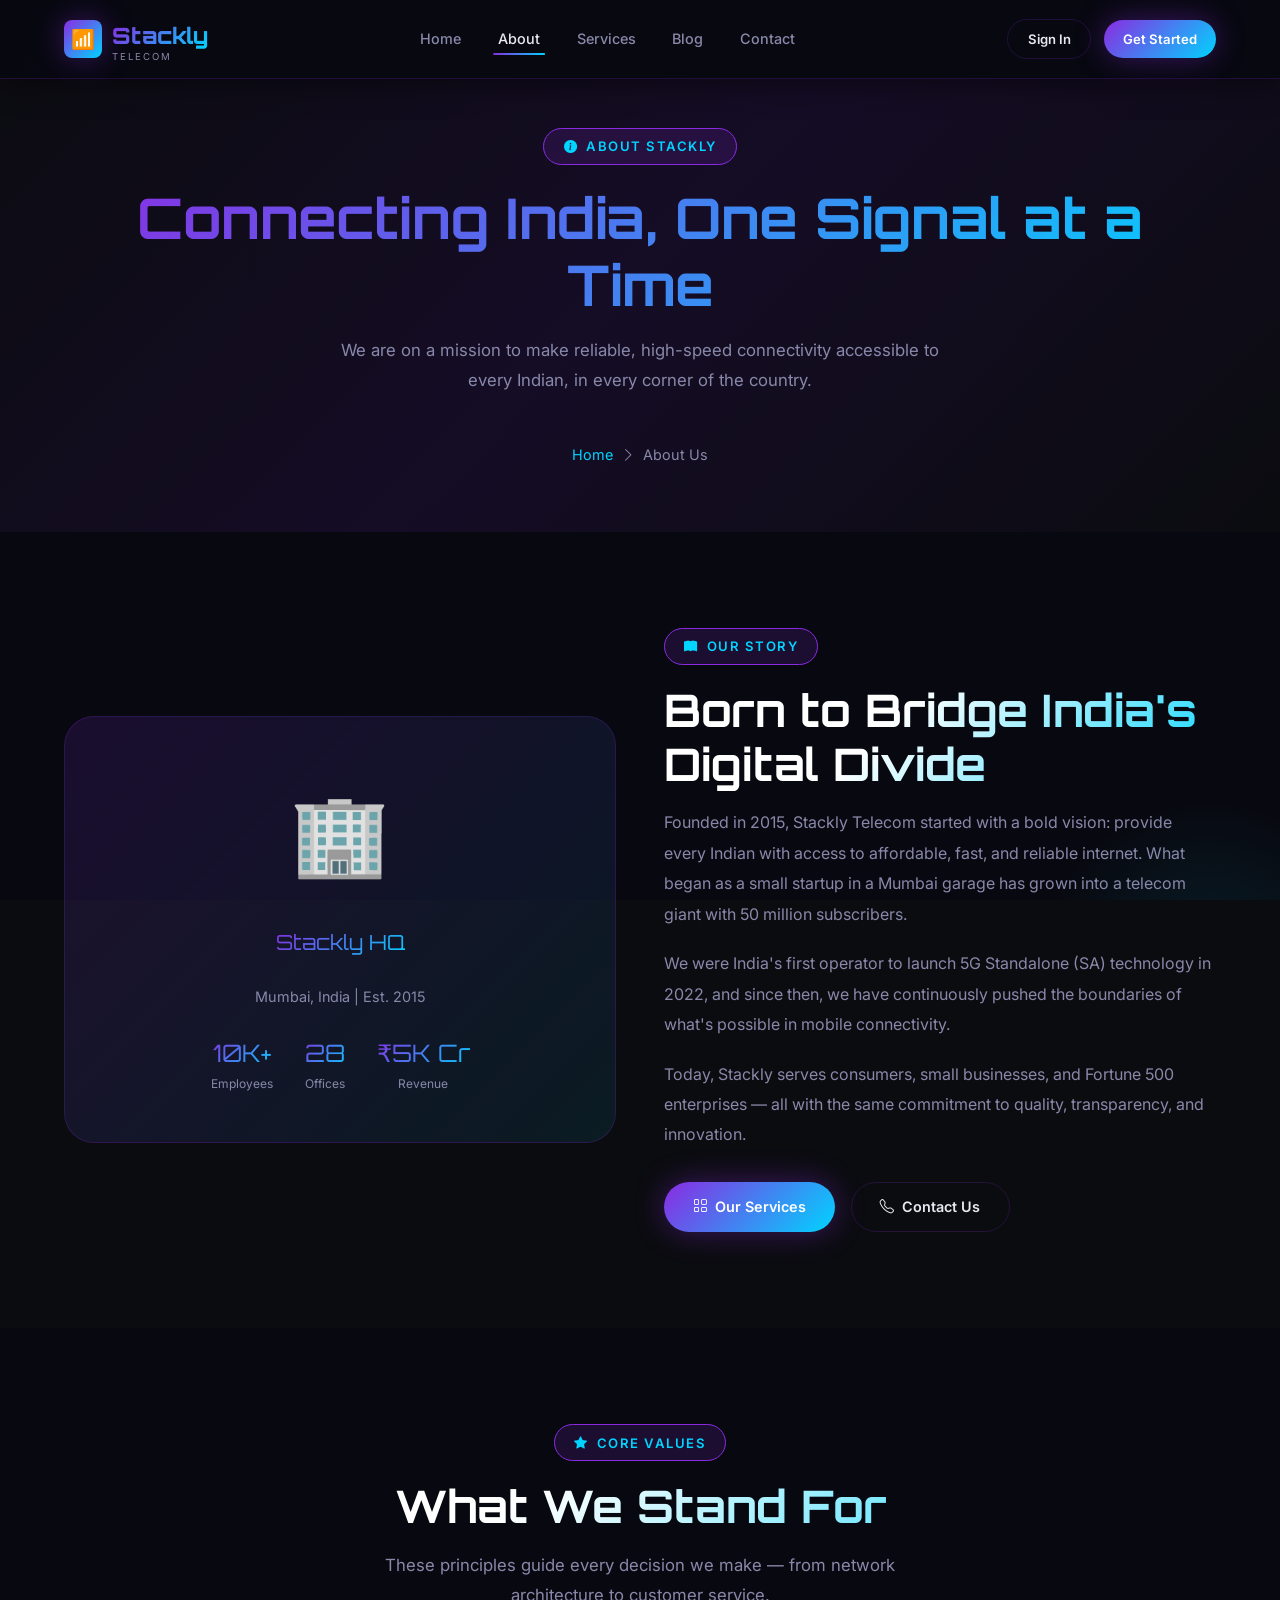
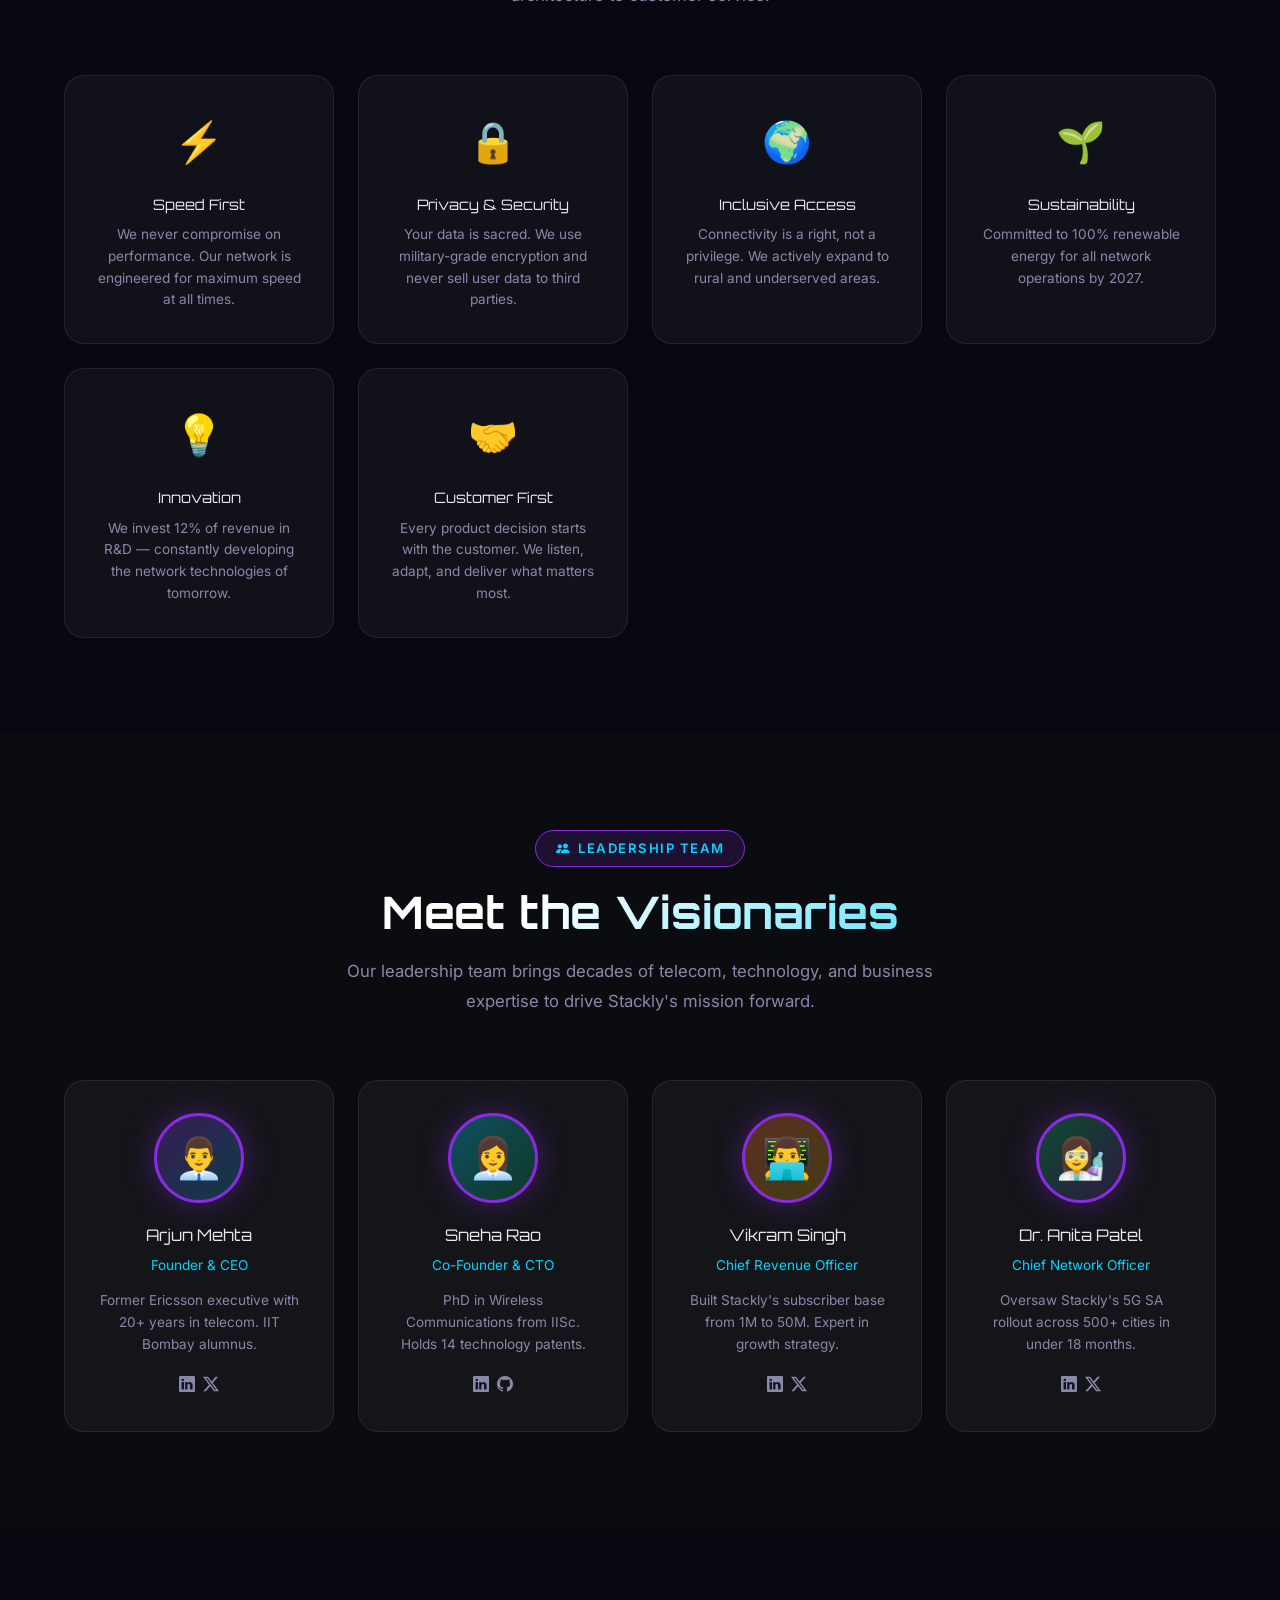
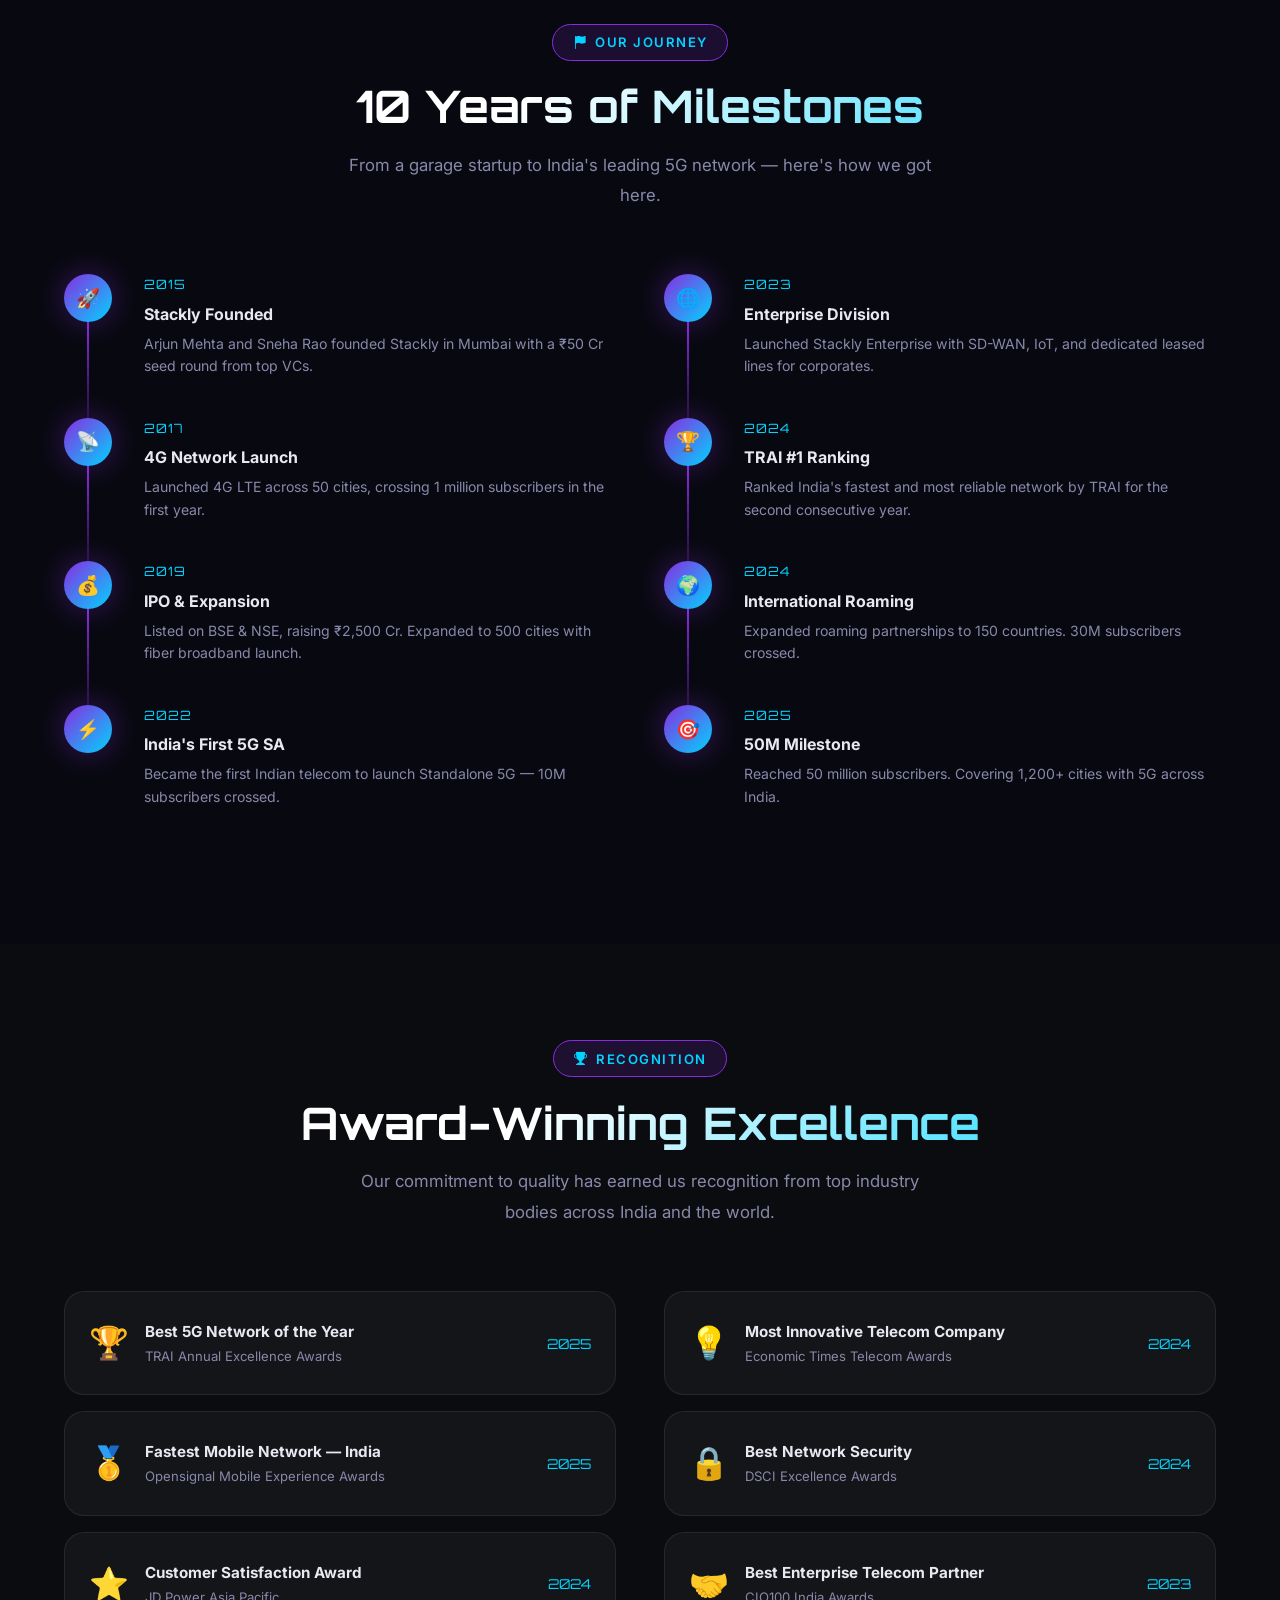
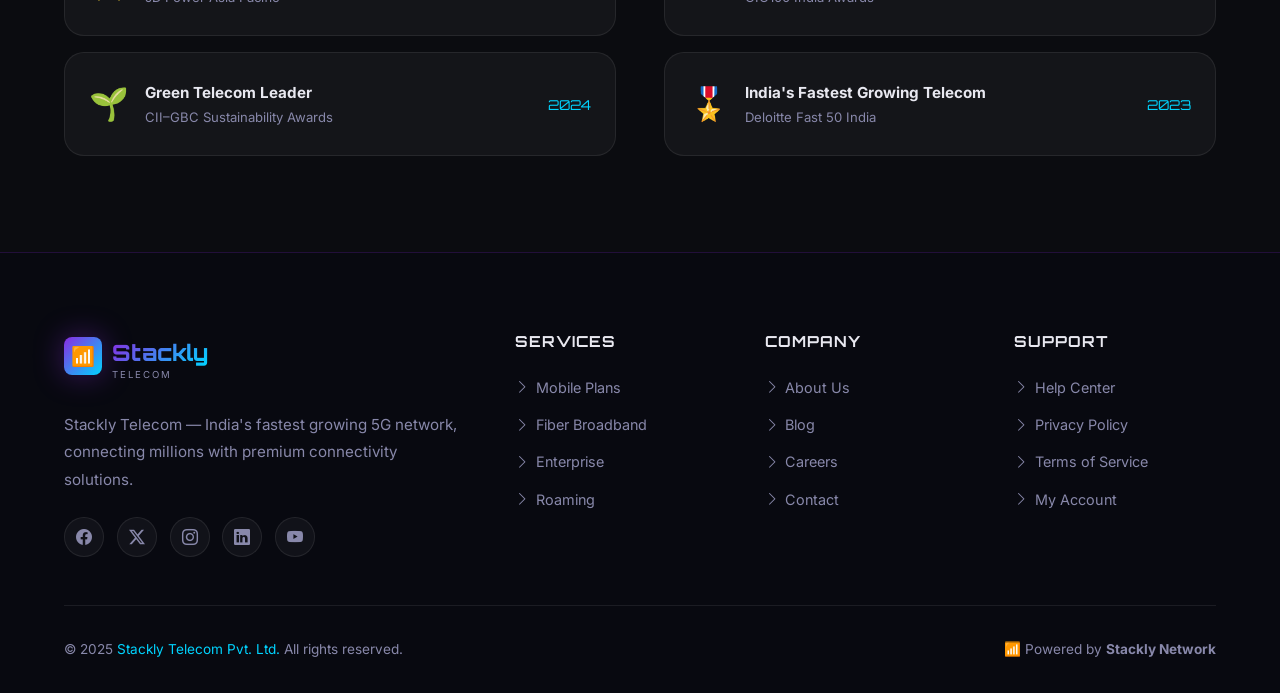
==== about.html @ 8428b81b "feat: Complete Stackly Telecom website - 12 pages, 10 images, dashboards, mobile view" ====
<!DOCTYPE html>
<html lang="en">
<head>
  <meta charset="UTF-8">
  <meta name="viewport" content="width=device-width, initial-scale=1.0">
  <meta name="description" content="About Stackly Telecom — India's most trusted 5G telecom company. Learn about our mission, team, milestones, and commitment to connecting India.">
  <title>About Us | Stackly Telecom</title>
  <link href="https://fonts.googleapis.com/css2?family=Orbitron:wght@400;700;900&family=Inter:wght@300;400;500;600;700&display=swap" rel="stylesheet">
  <link href="https://cdn.jsdelivr.net/npm/bootstrap-icons@1.11.3/font/bootstrap-icons.css" rel="stylesheet">
  <link rel="stylesheet" href="style.css">
  <style>
    .team-card {
      background: var(--bg-card);
      border: 1px solid var(--border-light);
      border-radius: var(--radius-lg);
      padding: 2rem;
      text-align: center;
      transition: var(--transition);
    }
    .team-card:hover {
      border-color: var(--primary);
      transform: translateY(-6px);
      box-shadow: var(--glow-purple);
    }
    .team-avatar {
      width: 90px; height: 90px;
      border-radius: 50%;
      margin: 0 auto 1.2rem;
      border: 3px solid var(--primary);
      display: flex;
      align-items: center;
      justify-content: center;
      font-size: 2.5rem;
      box-shadow: var(--glow-purple);
    }
    .team-name { font-family: 'Orbitron', sans-serif; font-size: 1rem; margin-bottom: 0.3rem; }
    .team-role { color: var(--secondary); font-size: 0.85rem; margin-bottom: 0.8rem; }
    .team-bio { font-size: 0.85rem; color: var(--text-muted); line-height: 1.6; }
    .team-social { display: flex; justify-content: center; gap: 0.5rem; margin-top: 1rem; }
    .team-social a { color: var(--text-muted); font-size: 1rem; transition: var(--transition); }
    .team-social a:hover { color: var(--secondary); }

    .milestone-grid { position: relative; }
    .milestone-item {
      display: flex;
      gap: 2rem;
      align-items: flex-start;
      margin-bottom: 2.5rem;
      position: relative;
    }
    .milestone-item::before {
      content: '';
      position: absolute;
      left: 23px; top: 48px;
      width: 2px;
      height: calc(100% + 1rem);
      background: linear-gradient(to bottom, var(--primary), transparent);
    }
    .milestone-item:last-child::before { display: none; }
    .milestone-dot {
      width: 48px; height: 48px;
      border-radius: 50%;
      background: var(--grad-primary);
      display: flex;
      align-items: center;
      justify-content: center;
      font-size: 1.2rem;
      flex-shrink: 0;
      box-shadow: var(--glow-purple);
    }
    .milestone-year { font-family: 'Orbitron', sans-serif; font-size: 0.8rem; color: var(--secondary); margin-bottom: 0.3rem; letter-spacing: 1px; }
    .milestone-title { font-weight: 700; margin-bottom: 0.3rem; }
    .milestone-desc { font-size: 0.88rem; color: var(--text-muted); line-height: 1.6; }

    .values-grid { display: grid; grid-template-columns: repeat(auto-fit, minmax(220px, 1fr)); gap: 1.5rem; }
    .value-card {
      background: var(--bg-card);
      border: 1px solid var(--border-light);
      border-radius: var(--radius-lg);
      padding: 2rem;
      text-align: center;
      transition: var(--transition);
    }
    .value-card:hover { border-color: var(--primary); transform: translateY(-4px); }
    .value-icon { font-size: 2.5rem; margin-bottom: 1rem; }
    .value-title { font-family: 'Orbitron', sans-serif; font-size: 0.9rem; margin-bottom: 0.5rem; }
    .value-desc { font-size: 0.85rem; color: var(--text-muted); line-height: 1.6; }

    .award-card {
      background: var(--bg-card);
      border: 1px solid var(--border-light);
      border-radius: var(--radius-lg);
      padding: 1.5rem;
      display: flex;
      align-items: center;
      gap: 1rem;
      transition: var(--transition);
    }
    .award-card:hover { border-color: var(--primary); transform: translateX(6px); }
    .award-icon { font-size: 2rem; flex-shrink: 0; }
    .award-title { font-weight: 700; font-size: 0.95rem; }
    .award-org { font-size: 0.82rem; color: var(--text-muted); }
    .award-year { margin-left: auto; font-family: 'Orbitron', sans-serif; font-size: 0.85rem; color: var(--secondary); }
  </style>
</head>
<body>

<!-- ===== NAVBAR ===== -->
<nav class="navbar scrolled" id="navbar">
  <div class="nav-container">
    <a href="index.html" class="nav-logo">
      <div class="logo-icon">📶</div>
      <div><span class="logo-text">Stackly</span><span class="logo-sub">Telecom</span></div>
    </a>
    <ul class="nav-links">
      <li><a href="index.html">Home</a></li>
      <li><a href="about.html" class="active">About</a></li>
      <li><a href="services.html">Services</a></li>
      <li><a href="blog.html">Blog</a></li>
      <li><a href="contact.html">Contact</a></li>
    </ul>
    <div class="nav-cta">
      <a href="login.html" class="btn btn-outline btn-sm">Sign In</a>
      <a href="register.html" class="btn btn-primary btn-sm">Get Started</a>
    </div>
    <button class="nav-hamburger" id="hamburger"><span></span><span></span><span></span></button>
  </div>
</nav>
<div class="mobile-menu" id="mobile-menu">
  <button class="mobile-menu-close" id="menu-close"><i class="bi bi-x"></i></button>
  <a href="index.html">Home</a><a href="about.html">About</a><a href="services.html">Services</a>
  <a href="blog.html">Blog</a><a href="contact.html">Contact</a>
  <a href="login.html" class="btn btn-outline">Sign In</a><a href="register.html" class="btn btn-primary">Get Started</a>
</div>

<!-- ===== SECTION 1: HERO ===== -->
<div class="page-hero-bg"></div>
<section class="page-hero">
  <div class="container">
    <div class="page-hero-content reveal">
      <div class="section-tag"><i class="bi bi-info-circle-fill"></i> About Stackly</div>
      <h1 class="page-hero-title">Connecting India, One Signal at a Time</h1>
      <p class="section-subtitle mb-0">We are on a mission to make reliable, high-speed connectivity accessible to every Indian, in every corner of the country.</p>
      <div class="breadcrumb" style="margin-top:1rem;">
        <a href="index.html">Home</a><i class="bi bi-chevron-right"></i><span>About Us</span>
      </div>
    </div>
  </div>
</section>

<!-- ===== SECTION 2: STORY ===== -->
<section class="section">
  <div class="container">
    <div class="grid-2">
      <div class="reveal-left">
        <div style="background:linear-gradient(135deg,rgba(138,43,226,0.15),rgba(0,212,255,0.08));border:1px solid var(--border);border-radius:var(--radius-xl);padding:3rem;min-height:380px;display:flex;flex-direction:column;align-items:center;justify-content:center;gap:1.5rem;text-align:center;">
          <div style="font-size:5rem;">🏢</div>
          <div style="font-family:'Orbitron',sans-serif;font-size:1.3rem;background:var(--grad-primary);-webkit-background-clip:text;-webkit-text-fill-color:transparent;background-clip:text;">Stackly HQ</div>
          <div style="font-size:0.9rem;color:var(--text-muted);">Mumbai, India | Est. 2015</div>
          <div style="display:flex;gap:2rem;">
            <div style="text-align:center;"><div style="font-family:'Orbitron',sans-serif;font-size:1.5rem;background:var(--grad-primary);-webkit-background-clip:text;-webkit-text-fill-color:transparent;background-clip:text;">10K+</div><div style="font-size:0.75rem;color:var(--text-muted);">Employees</div></div>
            <div style="text-align:center;"><div style="font-family:'Orbitron',sans-serif;font-size:1.5rem;background:var(--grad-primary);-webkit-background-clip:text;-webkit-text-fill-color:transparent;background-clip:text;">28</div><div style="font-size:0.75rem;color:var(--text-muted);">Offices</div></div>
            <div style="text-align:center;"><div style="font-family:'Orbitron',sans-serif;font-size:1.5rem;background:var(--grad-primary);-webkit-background-clip:text;-webkit-text-fill-color:transparent;background-clip:text;">₹5K Cr</div><div style="font-size:0.75rem;color:var(--text-muted);">Revenue</div></div>
          </div>
        </div>
      </div>
      <div class="reveal-right">
        <div class="section-tag"><i class="bi bi-book-fill"></i> Our Story</div>
        <h2 class="section-title" style="text-align:left;">Born to Bridge India's Digital Divide</h2>
        <p style="color:var(--text-muted);margin-bottom:1.2rem;line-height:1.9;">Founded in 2015, Stackly Telecom started with a bold vision: provide every Indian with access to affordable, fast, and reliable internet. What began as a small startup in a Mumbai garage has grown into a telecom giant with 50 million subscribers.</p>
        <p style="color:var(--text-muted);margin-bottom:1.2rem;line-height:1.9;">We were India's first operator to launch 5G Standalone (SA) technology in 2022, and since then, we have continuously pushed the boundaries of what's possible in mobile connectivity.</p>
        <p style="color:var(--text-muted);margin-bottom:2rem;line-height:1.9;">Today, Stackly serves consumers, small businesses, and Fortune 500 enterprises — all with the same commitment to quality, transparency, and innovation.</p>
        <div style="display:flex;gap:1rem;flex-wrap:wrap;">
          <a href="services.html" class="btn btn-primary"><i class="bi bi-grid"></i> Our Services</a>
          <a href="contact.html" class="btn btn-outline"><i class="bi bi-telephone"></i> Contact Us</a>
        </div>
      </div>
    </div>
  </div>
</section>

<!-- ===== SECTION 3: VALUES ===== -->
<section class="section section-alt">
  <div class="container">
    <div class="section-header reveal">
      <div class="section-tag"><i class="bi bi-star-fill"></i> Core Values</div>
      <h2 class="section-title">What We Stand For</h2>
      <p class="section-subtitle">These principles guide every decision we make — from network architecture to customer service.</p>
    </div>
    <div class="values-grid reveal">
      <div class="value-card"><div class="value-icon">⚡</div><div class="value-title">Speed First</div><p class="value-desc">We never compromise on performance. Our network is engineered for maximum speed at all times.</p></div>
      <div class="value-card"><div class="value-icon">🔒</div><div class="value-title">Privacy & Security</div><p class="value-desc">Your data is sacred. We use military-grade encryption and never sell user data to third parties.</p></div>
      <div class="value-card"><div class="value-icon">🌍</div><div class="value-title">Inclusive Access</div><p class="value-desc">Connectivity is a right, not a privilege. We actively expand to rural and underserved areas.</p></div>
      <div class="value-card"><div class="value-icon">🌱</div><div class="value-title">Sustainability</div><p class="value-desc">Committed to 100% renewable energy for all network operations by 2027.</p></div>
      <div class="value-card"><div class="value-icon">💡</div><div class="value-title">Innovation</div><p class="value-desc">We invest 12% of revenue in R&D — constantly developing the network technologies of tomorrow.</p></div>
      <div class="value-card"><div class="value-icon">🤝</div><div class="value-title">Customer First</div><p class="value-desc">Every product decision starts with the customer. We listen, adapt, and deliver what matters most.</p></div>
    </div>
  </div>
</section>

<!-- ===== SECTION 4: TEAM ===== -->
<section class="section">
  <div class="container">
    <div class="section-header reveal">
      <div class="section-tag"><i class="bi bi-people-fill"></i> Leadership Team</div>
      <h2 class="section-title">Meet the Visionaries</h2>
      <p class="section-subtitle">Our leadership team brings decades of telecom, technology, and business expertise to drive Stackly's mission forward.</p>
    </div>
    <div class="grid-4 reveal">
      <div class="team-card">
        <div class="team-avatar" style="background:linear-gradient(135deg,rgba(138,43,226,0.3),rgba(0,212,255,0.2));">👨‍💼</div>
        <div class="team-name">Arjun Mehta</div>
        <div class="team-role">Founder & CEO</div>
        <p class="team-bio">Former Ericsson executive with 20+ years in telecom. IIT Bombay alumnus.</p>
        <div class="team-social"><a href="404.html"><i class="bi bi-linkedin"></i></a><a href="404.html"><i class="bi bi-twitter-x"></i></a></div>
      </div>
      <div class="team-card">
        <div class="team-avatar" style="background:linear-gradient(135deg,rgba(0,212,255,0.3),rgba(0,200,100,0.2));">👩‍💼</div>
        <div class="team-name">Sneha Rao</div>
        <div class="team-role">Co-Founder & CTO</div>
        <p class="team-bio">PhD in Wireless Communications from IISc. Holds 14 technology patents.</p>
        <div class="team-social"><a href="404.html"><i class="bi bi-linkedin"></i></a><a href="404.html"><i class="bi bi-github"></i></a></div>
      </div>
      <div class="team-card">
        <div class="team-avatar" style="background:linear-gradient(135deg,rgba(255,107,53,0.3),rgba(255,215,0,0.2));">👨‍💻</div>
        <div class="team-name">Vikram Singh</div>
        <div class="team-role">Chief Revenue Officer</div>
        <p class="team-bio">Built Stackly's subscriber base from 1M to 50M. Expert in growth strategy.</p>
        <div class="team-social"><a href="404.html"><i class="bi bi-linkedin"></i></a><a href="404.html"><i class="bi bi-twitter-x"></i></a></div>
      </div>
      <div class="team-card">
        <div class="team-avatar" style="background:linear-gradient(135deg,rgba(0,200,100,0.3),rgba(138,43,226,0.2));">👩‍🔬</div>
        <div class="team-name">Dr. Anita Patel</div>
        <div class="team-role">Chief Network Officer</div>
        <p class="team-bio">Oversaw Stackly's 5G SA rollout across 500+ cities in under 18 months.</p>
        <div class="team-social"><a href="404.html"><i class="bi bi-linkedin"></i></a><a href="404.html"><i class="bi bi-twitter-x"></i></a></div>
      </div>
    </div>
  </div>
</section>

<!-- ===== SECTION 5: MILESTONES ===== -->
<section class="section section-alt">
  <div class="container">
    <div class="section-header reveal">
      <div class="section-tag"><i class="bi bi-flag-fill"></i> Our Journey</div>
      <h2 class="section-title">10 Years of Milestones</h2>
      <p class="section-subtitle">From a garage startup to India's leading 5G network — here's how we got here.</p>
    </div>
    <div class="grid-2 reveal">
      <div class="milestone-grid">
        <div class="milestone-item">
          <div class="milestone-dot">🚀</div>
          <div><div class="milestone-year">2015</div><div class="milestone-title">Stackly Founded</div><p class="milestone-desc">Arjun Mehta and Sneha Rao founded Stackly in Mumbai with a ₹50 Cr seed round from top VCs.</p></div>
        </div>
        <div class="milestone-item">
          <div class="milestone-dot">📡</div>
          <div><div class="milestone-year">2017</div><div class="milestone-title">4G Network Launch</div><p class="milestone-desc">Launched 4G LTE across 50 cities, crossing 1 million subscribers in the first year.</p></div>
        </div>
        <div class="milestone-item">
          <div class="milestone-dot">💰</div>
          <div><div class="milestone-year">2019</div><div class="milestone-title">IPO & Expansion</div><p class="milestone-desc">Listed on BSE & NSE, raising ₹2,500 Cr. Expanded to 500 cities with fiber broadband launch.</p></div>
        </div>
        <div class="milestone-item">
          <div class="milestone-dot">⚡</div>
          <div><div class="milestone-year">2022</div><div class="milestone-title">India's First 5G SA</div><p class="milestone-desc">Became the first Indian telecom to launch Standalone 5G — 10M subscribers crossed.</p></div>
        </div>
      </div>
      <div class="milestone-grid">
        <div class="milestone-item">
          <div class="milestone-dot">🌐</div>
          <div><div class="milestone-year">2023</div><div class="milestone-title">Enterprise Division</div><p class="milestone-desc">Launched Stackly Enterprise with SD-WAN, IoT, and dedicated leased lines for corporates.</p></div>
        </div>
        <div class="milestone-item">
          <div class="milestone-dot">🏆</div>
          <div><div class="milestone-year">2024</div><div class="milestone-title">TRAI #1 Ranking</div><p class="milestone-desc">Ranked India's fastest and most reliable network by TRAI for the second consecutive year.</p></div>
        </div>
        <div class="milestone-item">
          <div class="milestone-dot">🌍</div>
          <div><div class="milestone-year">2024</div><div class="milestone-title">International Roaming</div><p class="milestone-desc">Expanded roaming partnerships to 150 countries. 30M subscribers crossed.</p></div>
        </div>
        <div class="milestone-item">
          <div class="milestone-dot">🎯</div>
          <div><div class="milestone-year">2025</div><div class="milestone-title">50M Milestone</div><p class="milestone-desc">Reached 50 million subscribers. Covering 1,200+ cities with 5G across India.</p></div>
        </div>
      </div>
    </div>
  </div>
</section>

<!-- ===== SECTION 6: AWARDS ===== -->
<section class="section">
  <div class="container">
    <div class="section-header reveal">
      <div class="section-tag"><i class="bi bi-trophy-fill"></i> Recognition</div>
      <h2 class="section-title">Award-Winning Excellence</h2>
      <p class="section-subtitle">Our commitment to quality has earned us recognition from top industry bodies across India and the world.</p>
    </div>
    <div class="grid-2 reveal">
      <div style="display:flex;flex-direction:column;gap:1rem;">
        <div class="award-card"><div class="award-icon">🏆</div><div><div class="award-title">Best 5G Network of the Year</div><div class="award-org">TRAI Annual Excellence Awards</div></div><div class="award-year">2025</div></div>
        <div class="award-card"><div class="award-icon">🥇</div><div><div class="award-title">Fastest Mobile Network — India</div><div class="award-org">Opensignal Mobile Experience Awards</div></div><div class="award-year">2025</div></div>
        <div class="award-card"><div class="award-icon">⭐</div><div><div class="award-title">Customer Satisfaction Award</div><div class="award-org">JD Power Asia Pacific</div></div><div class="award-year">2024</div></div>
        <div class="award-card"><div class="award-icon">🌱</div><div><div class="award-title">Green Telecom Leader</div><div class="award-org">CII–GBC Sustainability Awards</div></div><div class="award-year">2024</div></div>
      </div>
      <div style="display:flex;flex-direction:column;gap:1rem;">
        <div class="award-card"><div class="award-icon">💡</div><div><div class="award-title">Most Innovative Telecom Company</div><div class="award-org">Economic Times Telecom Awards</div></div><div class="award-year">2024</div></div>
        <div class="award-card"><div class="award-icon">🔒</div><div><div class="award-title">Best Network Security</div><div class="award-org">DSCI Excellence Awards</div></div><div class="award-year">2024</div></div>
        <div class="award-card"><div class="award-icon">🤝</div><div><div class="award-title">Best Enterprise Telecom Partner</div><div class="award-org">CIO100 India Awards</div></div><div class="award-year">2023</div></div>
        <div class="award-card"><div class="award-icon">🎖️</div><div><div class="award-title">India's Fastest Growing Telecom</div><div class="award-org">Deloitte Fast 50 India</div></div><div class="award-year">2023</div></div>
      </div>
    </div>
  </div>
</section>

<!-- ===== FOOTER ===== -->
<footer>
  <div class="container">
    <div class="footer-grid">
      <div class="footer-brand">
        <a href="index.html" class="nav-logo" style="margin-bottom:1rem;display:inline-flex;">
          <div class="logo-icon">📶</div>
          <div><span class="logo-text">Stackly</span><span class="logo-sub">Telecom</span></div>
        </a>
        <p>Stackly Telecom — India's fastest growing 5G network, connecting millions with premium connectivity solutions.</p>
        <div class="social-links">
          <a href="404.html" class="social-link"><i class="bi bi-facebook"></i></a>
          <a href="404.html" class="social-link"><i class="bi bi-twitter-x"></i></a>
          <a href="404.html" class="social-link"><i class="bi bi-instagram"></i></a>
          <a href="404.html" class="social-link"><i class="bi bi-linkedin"></i></a>
          <a href="404.html" class="social-link"><i class="bi bi-youtube"></i></a>
        </div>
      </div>
      <div class="footer-col"><h4>Services</h4><ul>
        <li><a href="404.html"><i class="bi bi-chevron-right"></i> Mobile Plans</a></li>
        <li><a href="404.html"><i class="bi bi-chevron-right"></i> Fiber Broadband</a></li>
        <li><a href="404.html"><i class="bi bi-chevron-right"></i> Enterprise</a></li>
        <li><a href="404.html"><i class="bi bi-chevron-right"></i> Roaming</a></li>
      </ul></div>
      <div class="footer-col"><h4>Company</h4><ul>
        <li><a href="about.html"><i class="bi bi-chevron-right"></i> About Us</a></li>
        <li><a href="blog.html"><i class="bi bi-chevron-right"></i> Blog</a></li>
        <li><a href="404.html"><i class="bi bi-chevron-right"></i> Careers</a></li>
        <li><a href="contact.html"><i class="bi bi-chevron-right"></i> Contact</a></li>
      </ul></div>
      <div class="footer-col"><h4>Support</h4><ul>
        <li><a href="404.html"><i class="bi bi-chevron-right"></i> Help Center</a></li>
        <li><a href="404.html"><i class="bi bi-chevron-right"></i> Privacy Policy</a></li>
        <li><a href="404.html"><i class="bi bi-chevron-right"></i> Terms of Service</a></li>
        <li><a href="login.html"><i class="bi bi-chevron-right"></i> My Account</a></li>
      </ul></div>
    </div>
    <div class="footer-bottom">
      <p>© 2025 <a href="index.html">Stackly Telecom Pvt. Ltd.</a> All rights reserved.</p>
      <p>📶 Powered by <strong>Stackly Network</strong></p>
    </div>
  </div>
</footer>
<button class="back-to-top" id="back-to-top"><i class="bi bi-chevron-up"></i></button>

<script>
  const navbar = document.getElementById('navbar');
  const backToTop = document.getElementById('back-to-top');
  window.addEventListener('scroll', () => { backToTop.classList.toggle('visible', window.scrollY > 300); });
  backToTop.addEventListener('click', () => window.scrollTo({ top: 0, behavior: 'smooth' }));
  const hamburger = document.getElementById('hamburger');
  const mobileMenu = document.getElementById('mobile-menu');
  const menuClose = document.getElementById('menu-close');
  hamburger.addEventListener('click', () => { hamburger.classList.toggle('open'); mobileMenu.classList.toggle('open'); });
  menuClose.addEventListener('click', () => { hamburger.classList.remove('open'); mobileMenu.classList.remove('open'); });
  const observer = new IntersectionObserver((e) => e.forEach(el => { if(el.isIntersecting) el.target.classList.add('visible'); }), { threshold: 0.1 });
  document.querySelectorAll('.reveal, .reveal-left, .reveal-right').forEach(el => observer.observe(el));
</script>
</body>
</html>
---- style.css ----
/* =====================================================
   STACKLY TELECOM — Global Design System
   Dark Theme | Purple/Cyan Gradient | Glassmorphism
   ===================================================== */

@import url('https://fonts.googleapis.com/css2?family=Orbitron:wght@400;500;600;700;800;900&family=Inter:wght@300;400;500;600;700;800&display=swap');

/* ===== CSS VARIABLES ===== */
:root {
  --primary:        #8A2BE2;
  --primary-dark:   #6e1db5;
  --primary-glow:   rgba(138, 43, 226, 0.35);
  --secondary:      #00D4FF;
  --secondary-glow: rgba(0, 212, 255, 0.3);
  --accent:         #FF6B35;

  --bg:             #0B0C10;
  --bg-dark:        #080910;
  --bg-card:        rgba(255,255,255,0.04);
  --bg-card-hover:  rgba(255,255,255,0.08);

  --text:           #E8E8F0;
  --text-muted:     #8888AA;
  --text-dim:       #555577;

  --border:         rgba(138,43,226,0.2);
  --border-light:   rgba(255,255,255,0.08);

  --grad-primary:   linear-gradient(135deg, #8A2BE2, #00D4FF);
  --grad-dark:      linear-gradient(135deg, #0B0C10, #1a1b2e);
  --grad-card:      linear-gradient(135deg, rgba(138,43,226,0.1), rgba(0,212,255,0.05));

  --glow-purple:    0 0 30px rgba(138,43,226,0.4);
  --glow-cyan:      0 0 30px rgba(0,212,255,0.3);
  --glow-card:      0 8px 32px rgba(0,0,0,0.4);

  --radius:         12px;
  --radius-lg:      20px;
  --radius-xl:      30px;
  --transition:     all 0.3s cubic-bezier(0.4, 0, 0.2, 1);
  --transition-slow:all 0.6s cubic-bezier(0.4, 0, 0.2, 1);
}

/* ===== RESET & BASE ===== */
*, *::before, *::after { box-sizing: border-box; margin: 0; padding: 0; }

html { scroll-behavior: smooth; }

body {
  font-family: 'Inter', sans-serif;
  background: var(--bg);
  color: var(--text);
  line-height: 1.7;
  overflow-x: hidden;
}

img { max-width: 100%; display: block; }
a { text-decoration: none; color: inherit; }
ul { list-style: none; }
button { cursor: pointer; font-family: inherit; }

/* ===== SCROLLBAR ===== */
::-webkit-scrollbar { width: 6px; }
::-webkit-scrollbar-track { background: var(--bg-dark); }
::-webkit-scrollbar-thumb { background: var(--primary); border-radius: 3px; }
::-webkit-scrollbar-thumb:hover { background: var(--secondary); }

/* ===== TYPOGRAPHY ===== */
h1, h2, h3, h4, h5, h6 {
  font-family: 'Orbitron', sans-serif;
  line-height: 1.2;
  font-weight: 700;
}

.section-title {
  font-size: clamp(1.8rem, 4vw, 2.8rem);
  margin-bottom: 1rem;
  background: linear-gradient(135deg, #fff 40%, var(--secondary));
  -webkit-background-clip: text;
  -webkit-text-fill-color: transparent;
  background-clip: text;
}

.section-subtitle {
  font-size: 1.05rem;
  color: var(--text-muted);
  max-width: 600px;
  margin: 0 auto 3rem;
  line-height: 1.8;
}

.section-header {
  text-align: center;
  margin-bottom: 4rem;
}

.section-tag {
  display: inline-flex;
  align-items: center;
  gap: 0.5rem;
  padding: 0.4rem 1.2rem;
  background: rgba(138,43,226,0.15);
  border: 1px solid var(--primary);
  border-radius: 25px;
  color: var(--secondary);
  font-size: 0.82rem;
  font-weight: 600;
  letter-spacing: 1.5px;
  text-transform: uppercase;
  margin-bottom: 1.2rem;
}

/* ===== LAYOUT ===== */
.container {
  max-width: 1200px;
  margin: 0 auto;
  padding: 0 1.5rem;
}

.section { padding: 6rem 0; }
.section-alt { background: var(--bg-dark); }

/* ===== NAVIGATION ===== */
.navbar {
  position: fixed;
  top: 0; left: 0; right: 0;
  z-index: 1000;
  padding: 1rem 0;
  transition: var(--transition);
  border-bottom: 1px solid transparent;
}

.navbar.scrolled {
  background: rgba(8, 9, 16, 0.95);
  backdrop-filter: blur(20px);
  border-bottom-color: var(--border);
  box-shadow: 0 4px 30px rgba(0,0,0,0.5);
}

.nav-container {
  display: flex;
  align-items: center;
  justify-content: space-between;
  max-width: 1200px;
  margin: 0 auto;
  padding: 0 1.5rem;
}

.nav-logo {
  display: flex;
  align-items: center;
  gap: 0.6rem;
}

.nav-logo .logo-icon {
  width: 38px;
  height: 38px;
  background: var(--grad-primary);
  border-radius: 8px;
  display: flex;
  align-items: center;
  justify-content: center;
  font-size: 1.2rem;
  box-shadow: var(--glow-purple);
}

.nav-logo .logo-text {
  font-family: 'Orbitron', sans-serif;
  font-size: 1.4rem;
  font-weight: 800;
  background: var(--grad-primary);
  -webkit-background-clip: text;
  -webkit-text-fill-color: transparent;
  background-clip: text;
}

.nav-logo .logo-sub {
  font-size: 0.6rem;
  color: var(--text-muted);
  letter-spacing: 2px;
  text-transform: uppercase;
  font-family: 'Inter', sans-serif;
  -webkit-text-fill-color: var(--text-muted);
  display: block;
  line-height: 1;
  margin-top: -2px;
}

.nav-links {
  display: flex;
  align-items: center;
  gap: 0.3rem;
}

.nav-links a {
  padding: 0.5rem 1rem;
  border-radius: var(--radius);
  font-size: 0.9rem;
  font-weight: 500;
  color: var(--text-muted);
  transition: var(--transition);
  position: relative;
}

.nav-links a::after {
  content: '';
  position: absolute;
  bottom: 0; left: 50%;
  width: 0; height: 2px;
  background: var(--grad-primary);
  border-radius: 1px;
  transform: translateX(-50%);
  transition: var(--transition);
}

.nav-links a:hover,
.nav-links a.active {
  color: var(--text);
}

.nav-links a:hover::after,
.nav-links a.active::after {
  width: 70%;
}

.nav-cta {
  display: flex;
  align-items: center;
  gap: 0.8rem;
}

.nav-hamburger {
  display: none;
  flex-direction: column;
  gap: 5px;
  padding: 8px;
  cursor: pointer;
  border: none;
  background: transparent;
}

.nav-hamburger span {
  display: block;
  width: 24px;
  height: 2px;
  background: var(--text);
  border-radius: 2px;
  transition: var(--transition);
}

.nav-hamburger.open span:nth-child(1) { transform: translateY(7px) rotate(45deg); }
.nav-hamburger.open span:nth-child(2) { opacity: 0; }
.nav-hamburger.open span:nth-child(3) { transform: translateY(-7px) rotate(-45deg); }

/* ===== BUTTONS ===== */
.btn {
  display: inline-flex;
  align-items: center;
  gap: 0.5rem;
  padding: 0.75rem 1.8rem;
  border-radius: 50px;
  font-size: 0.9rem;
  font-weight: 600;
  transition: var(--transition);
  border: none;
  white-space: nowrap;
}

.btn-primary {
  background: var(--grad-primary);
  color: #fff;
  box-shadow: var(--glow-purple);
}

.btn-primary:hover {
  transform: translateY(-2px);
  box-shadow: 0 0 40px rgba(138,43,226,0.5);
}

.btn-outline {
  background: transparent;
  color: var(--text);
  border: 1px solid var(--border);
}

.btn-outline:hover {
  border-color: var(--primary);
  background: rgba(138,43,226,0.1);
  color: var(--secondary);
}

.btn-secondary {
  background: rgba(0,212,255,0.15);
  color: var(--secondary);
  border: 1px solid rgba(0,212,255,0.3);
}

.btn-secondary:hover {
  background: rgba(0,212,255,0.25);
  box-shadow: var(--glow-cyan);
  transform: translateY(-2px);
}

.btn-sm { padding: 0.5rem 1.2rem; font-size: 0.82rem; }
.btn-lg { padding: 1rem 2.5rem; font-size: 1rem; }

/* ===== CARDS ===== */
.glass-card {
  background: var(--bg-card);
  border: 1px solid var(--border-light);
  border-radius: var(--radius-lg);
  backdrop-filter: blur(10px);
  transition: var(--transition);
}

.glass-card:hover {
  background: var(--bg-card-hover);
  border-color: var(--border);
  box-shadow: var(--glow-card);
  transform: translateY(-4px);
}

/* ===== HERO GENERIC ===== */
.page-hero {
  min-height: 45vh;
  display: flex;
  align-items: center;
  padding: 8rem 0 4rem;
  position: relative;
  overflow: hidden;
}

.page-hero::before {
  content: '';
  position: absolute;
  top: 0; left: 0; right: 0; bottom: 0;
  background: linear-gradient(135deg, rgba(11,12,16,0.95), rgba(138,43,226,0.1), rgba(11,12,16,0.98));
  z-index: 1;
}

.page-hero .container { position: relative; z-index: 2; }

.page-hero-bg {
  position: absolute;
  inset: 0;
  background: var(--bg-dark);
  overflow: hidden;
}

.page-hero-bg::before {
  content: '';
  position: absolute;
  top: -50%; left: -20%;
  width: 600px; height: 600px;
  background: radial-gradient(circle, rgba(138,43,226,0.15), transparent 60%);
}

.page-hero-bg::after {
  content: '';
  position: absolute;
  bottom: -30%; right: -10%;
  width: 400px; height: 400px;
  background: radial-gradient(circle, rgba(0,212,255,0.1), transparent 60%);
}

.page-hero-content { text-align: center; }
.page-hero-title {
  font-size: clamp(2rem, 5vw, 3.5rem);
  margin-bottom: 1rem;
  background: var(--grad-primary);
  -webkit-background-clip: text;
  -webkit-text-fill-color: transparent;
  background-clip: text;
}

.breadcrumb {
  display: flex;
  align-items: center;
  justify-content: center;
  gap: 0.5rem;
  font-size: 0.9rem;
  color: var(--text-muted);
}

.breadcrumb a { color: var(--secondary); }
.breadcrumb a:hover { text-decoration: underline; }

/* ===== GRID LAYOUTS ===== */
.grid-2 { display: grid; grid-template-columns: 1fr 1fr; gap: 3rem; align-items: center; }
.grid-3 { display: grid; grid-template-columns: repeat(3, 1fr); gap: 2rem; }
.grid-4 { display: grid; grid-template-columns: repeat(4, 1fr); gap: 1.5rem; }
.grid-auto { display: grid; grid-template-columns: repeat(auto-fit, minmax(280px, 1fr)); gap: 2rem; }

/* ===== FOOTER ===== */
footer {
  background: var(--bg-dark);
  border-top: 1px solid var(--border);
  padding: 5rem 0 2rem;
}

.footer-grid {
  display: grid;
  grid-template-columns: 2fr 1fr 1fr 1fr;
  gap: 3rem;
  margin-bottom: 3rem;
}

.footer-brand p {
  color: var(--text-muted);
  line-height: 1.8;
  margin: 1rem 0 1.5rem;
  font-size: 0.95rem;
}

.social-links {
  display: flex;
  gap: 0.8rem;
  flex-wrap: wrap;
}

.social-link {
  width: 40px;
  height: 40px;
  border-radius: 50%;
  background: var(--bg-card);
  border: 1px solid var(--border-light);
  display: flex;
  align-items: center;
  justify-content: center;
  color: var(--text-muted);
  font-size: 1rem;
  transition: var(--transition);
}

.social-link:hover {
  background: var(--primary);
  border-color: var(--primary);
  color: #fff;
  box-shadow: var(--glow-purple);
  transform: translateY(-3px);
}

.footer-col h4 {
  font-family: 'Orbitron', sans-serif;
  font-size: 0.95rem;
  color: var(--text);
  margin-bottom: 1.5rem;
  text-transform: uppercase;
  letter-spacing: 1px;
}

.footer-col ul li {
  margin-bottom: 0.8rem;
}

.footer-col ul li a {
  color: var(--text-muted);
  font-size: 0.9rem;
  transition: var(--transition);
  display: flex;
  align-items: center;
  gap: 0.4rem;
}

.footer-col ul li a:hover {
  color: var(--secondary);
  transform: translateX(4px);
}

.footer-bottom {
  display: flex;
  align-items: center;
  justify-content: space-between;
  padding-top: 2rem;
  border-top: 1px solid var(--border-light);
  flex-wrap: wrap;
  gap: 1rem;
}

.footer-bottom p { font-size: 0.85rem; color: var(--text-muted); }
.footer-bottom a { color: var(--secondary); }

/* ===== ANIMATIONS ===== */
@keyframes float {
  0%, 100% { transform: translateY(0); }
  50% { transform: translateY(-12px); }
}

@keyframes glow-pulse {
  0%, 100% { box-shadow: 0 0 20px rgba(138,43,226,0.3); }
  50% { box-shadow: 0 0 40px rgba(138,43,226,0.6), 0 0 60px rgba(0,212,255,0.2); }
}

@keyframes pulse-ring {
  0% { transform: scale(1); opacity: 0.8; }
  100% { transform: scale(1.5); opacity: 0; }
}

@keyframes slide-up {
  from { opacity: 0; transform: translateY(40px); }
  to { opacity: 1; transform: translateY(0); }
}

@keyframes slide-in-left {
  from { opacity: 0; transform: translateX(-40px); }
  to { opacity: 1; transform: translateX(0); }
}

@keyframes slide-in-right {
  from { opacity: 0; transform: translateX(40px); }
  to { opacity: 1; transform: translateX(0); }
}

@keyframes fade-in {
  from { opacity: 0; }
  to { opacity: 1; }
}

@keyframes rotate {
  from { transform: rotate(0deg); }
  to { transform: rotate(360deg); }
}

@keyframes counter-glow {
  0%, 100% { -webkit-text-fill-color: #fff; }
  50% { -webkit-text-fill-color: var(--secondary); }
}

@keyframes marquee {
  from { transform: translateX(0); }
  to { transform: translateX(-50%); }
}

@keyframes typing {
  from { width: 0; }
  to { width: 100%; }
}

@keyframes blink {
  0%, 100% { opacity: 1; }
  50% { opacity: 0; }
}

@keyframes spin-slow {
  from { transform: rotate(0deg); }
  to { transform: rotate(360deg); }
}

@keyframes ripple {
  to { transform: scale(2.5); opacity: 0; }
}

/* ===== SCROLL REVEAL ===== */
.reveal {
  opacity: 0;
  transform: translateY(30px);
  transition: opacity 0.7s ease, transform 0.7s ease;
}
.reveal.visible {
  opacity: 1;
  transform: translateY(0);
}
.reveal-left {
  opacity: 0;
  transform: translateX(-30px);
  transition: opacity 0.7s ease, transform 0.7s ease;
}
.reveal-left.visible {
  opacity: 1;
  transform: translateX(0);
}
.reveal-right {
  opacity: 0;
  transform: translateX(30px);
  transition: opacity 0.7s ease, transform 0.7s ease;
}
.reveal-right.visible {
  opacity: 1;
  transform: translateX(0);
}

/* ===== GRADIENT ORBS (BACKGROUND DECOR) ===== */
.orb {
  position: absolute;
  border-radius: 50%;
  pointer-events: none;
  filter: blur(80px);
  opacity: 0.12;
}
.orb-purple { background: var(--primary); }
.orb-cyan   { background: var(--secondary); }

/* ===== BADGE / TAG ===== */
.badge {
  display: inline-flex;
  align-items: center;
  gap: 0.3rem;
  padding: 0.3rem 0.8rem;
  border-radius: 20px;
  font-size: 0.75rem;
  font-weight: 600;
}
.badge-green  { background: rgba(0,200,100,0.15); color: #00c864; border: 1px solid rgba(0,200,100,0.3); }
.badge-purple { background: rgba(138,43,226,0.15); color: var(--primary); border: 1px solid var(--border); }
.badge-cyan   { background: rgba(0,212,255,0.15); color: var(--secondary); border: 1px solid rgba(0,212,255,0.3); }
.badge-orange { background: rgba(255,107,53,0.15); color: var(--accent); border: 1px solid rgba(255,107,53,0.3); }

/* ===== MOBILE MENU ===== */
.mobile-menu {
  display: none;
  position: fixed;
  top: 0; left: 0; right: 0; bottom: 0;
  background: rgba(8,9,16,0.98);
  backdrop-filter: blur(20px);
  z-index: 999;
  flex-direction: column;
  align-items: center;
  justify-content: center;
  gap: 2rem;
}

.mobile-menu.open { display: flex; }

.mobile-menu a {
  font-family: 'Orbitron', sans-serif;
  font-size: 1.5rem;
  font-weight: 700;
  color: var(--text-muted);
  transition: var(--transition);
}

.mobile-menu a:hover { color: var(--secondary); }

.mobile-menu-close {
  position: absolute;
  top: 1.5rem; right: 1.5rem;
  background: transparent;
  border: 1px solid var(--border);
  color: var(--text);
  width: 40px; height: 40px;
  border-radius: 50%;
  font-size: 1.2rem;
  display: flex;
  align-items: center;
  justify-content: center;
  transition: var(--transition);
}
.mobile-menu-close:hover { background: var(--primary); border-color: var(--primary); }

/* ===== PLAN CARDS ===== */
.plan-card {
  background: var(--bg-card);
  border: 1px solid var(--border-light);
  border-radius: var(--radius-lg);
  padding: 2.5rem;
  text-align: center;
  position: relative;
  transition: var(--transition);
  overflow: hidden;
}

.plan-card::before {
  content: '';
  position: absolute;
  top: 0; left: 0; right: 0;
  height: 3px;
  background: var(--grad-primary);
  opacity: 0;
  transition: var(--transition);
}

.plan-card:hover::before,
.plan-card.featured::before { opacity: 1; }

.plan-card.featured {
  border-color: var(--primary);
  background: linear-gradient(135deg, rgba(138,43,226,0.1), rgba(0,212,255,0.05));
  box-shadow: var(--glow-purple);
}

.plan-popular {
  position: absolute;
  top: -1px; right: 1.5rem;
  background: var(--grad-primary);
  color: #fff;
  font-size: 0.72rem;
  font-weight: 700;
  padding: 0.35rem 1rem;
  border-radius: 0 0 8px 8px;
  letter-spacing: 1px;
  text-transform: uppercase;
}

.plan-icon {
  width: 64px; height: 64px;
  background: var(--grad-card);
  border: 1px solid var(--border);
  border-radius: var(--radius);
  display: flex;
  align-items: center;
  justify-content: center;
  font-size: 1.8rem;
  margin: 0 auto 1.5rem;
}

.plan-name {
  font-family: 'Orbitron', sans-serif;
  font-size: 1.1rem;
  color: var(--text-muted);
  text-transform: uppercase;
  letter-spacing: 2px;
  margin-bottom: 0.5rem;
}

.plan-price {
  font-family: 'Orbitron', sans-serif;
  font-size: 3rem;
  font-weight: 900;
  background: var(--grad-primary);
  -webkit-background-clip: text;
  -webkit-text-fill-color: transparent;
  background-clip: text;
  margin: 1rem 0;
}

.plan-price sup { font-size: 1.2rem; }
.plan-price sub { font-size: 1rem; font-weight: 400; color: var(--text-muted); -webkit-text-fill-color: var(--text-muted); }

.plan-features {
  list-style: none;
  margin: 1.5rem 0 2rem;
  text-align: left;
}

.plan-features li {
  display: flex;
  align-items: center;
  gap: 0.7rem;
  padding: 0.6rem 0;
  border-bottom: 1px solid var(--border-light);
  font-size: 0.9rem;
  color: var(--text-muted);
}

.plan-features li .check { color: #00c864; }
.plan-features li .cross { color: #ff4444; }

.plan-card:hover {
  transform: translateY(-8px);
  box-shadow: 0 20px 60px rgba(138,43,226,0.2);
}

/* ===== FORM STYLES ===== */
.form-group { margin-bottom: 1.5rem; }

.form-group label {
  display: block;
  font-size: 0.88rem;
  font-weight: 600;
  color: var(--text-muted);
  margin-bottom: 0.5rem;
  text-transform: uppercase;
  letter-spacing: 0.8px;
}

.form-control {
  width: 100%;
  padding: 0.9rem 1.2rem;
  background: rgba(255,255,255,0.04);
  border: 1px solid var(--border-light);
  border-radius: var(--radius);
  color: var(--text);
  font-family: 'Inter', sans-serif;
  font-size: 0.95rem;
  transition: var(--transition);
  outline: none;
}

.form-control:focus {
  border-color: var(--primary);
  background: rgba(138,43,226,0.06);
  box-shadow: 0 0 0 3px rgba(138,43,226,0.1);
}

.form-control::placeholder { color: var(--text-dim); }

textarea.form-control { resize: vertical; min-height: 140px; }
select.form-control { cursor: pointer; }
select.form-control option { background: #1a1b2e; }

/* ===== FAQ ===== */
.faq-item {
  border: 1px solid var(--border-light);
  border-radius: var(--radius);
  overflow: hidden;
  margin-bottom: 0.8rem;
  transition: var(--transition);
}

.faq-item.open { border-color: var(--primary); }

.faq-question {
  display: flex;
  align-items: center;
  justify-content: space-between;
  padding: 1.2rem 1.5rem;
  cursor: pointer;
  background: var(--bg-card);
  font-weight: 600;
  font-size: 0.95rem;
  transition: var(--transition);
}

.faq-question:hover { color: var(--secondary); }
.faq-question i { transition: var(--transition); }
.faq-item.open .faq-question i { transform: rotate(180deg); color: var(--secondary); }

.faq-answer {
  max-height: 0;
  overflow: hidden;
  transition: max-height 0.4s ease, padding 0.3s;
  background: rgba(138,43,226,0.03);
}

.faq-answer p {
  padding: 1.2rem 1.5rem;
  color: var(--text-muted);
  font-size: 0.93rem;
  line-height: 1.8;
}

.faq-item.open .faq-answer { max-height: 300px; }

/* ===== TESTIMONIALS ===== */
.testimonial-card {
  background: var(--bg-card);
  border: 1px solid var(--border-light);
  border-radius: var(--radius-lg);
  padding: 2rem;
  transition: var(--transition);
}

.testimonial-card:hover {
  border-color: var(--primary);
  box-shadow: var(--glow-purple);
  transform: translateY(-4px);
}

.stars { color: #FFD700; margin-bottom: 1rem; font-size: 0.9rem; }

.testimonial-text {
  font-size: 0.95rem;
  color: var(--text-muted);
  line-height: 1.8;
  margin-bottom: 1.5rem;
  font-style: italic;
}

.testimonial-author {
  display: flex;
  align-items: center;
  gap: 0.8rem;
}

.author-avatar {
  width: 44px; height: 44px;
  border-radius: 50%;
  background: var(--grad-primary);
  display: flex;
  align-items: center;
  justify-content: center;
  font-weight: 700;
  font-size: 1rem;
  flex-shrink: 0;
}

.author-name { font-weight: 700; font-size: 0.95rem; }
.author-role { font-size: 0.8rem; color: var(--text-muted); }

/* ===== STAT COUNTER ===== */
.stat-card {
  text-align: center;
  padding: 2.5rem 2rem;
  background: var(--bg-card);
  border: 1px solid var(--border-light);
  border-radius: var(--radius-lg);
  transition: var(--transition);
}

.stat-card:hover {
  border-color: var(--primary);
  box-shadow: var(--glow-purple);
  transform: translateY(-4px);
}

.stat-icon {
  font-size: 2.5rem;
  margin-bottom: 1rem;
  background: var(--grad-primary);
  -webkit-background-clip: text;
  -webkit-text-fill-color: transparent;
  background-clip: text;
}

.stat-number {
  font-family: 'Orbitron', sans-serif;
  font-size: 2.8rem;
  font-weight: 900;
  background: var(--grad-primary);
  -webkit-background-clip: text;
  -webkit-text-fill-color: transparent;
  background-clip: text;
  line-height: 1;
}

.stat-label {
  color: var(--text-muted);
  font-size: 0.85rem;
  text-transform: uppercase;
  letter-spacing: 2px;
  margin-top: 0.5rem;
}

/* ===== BLOG CARDS ===== */
.blog-card {
  background: var(--bg-card);
  border: 1px solid var(--border-light);
  border-radius: var(--radius-lg);
  overflow: hidden;
  transition: var(--transition);
}

.blog-card:hover {
  border-color: var(--primary);
  box-shadow: var(--glow-card);
  transform: translateY(-6px);
}

.blog-img {
  height: 200px;
  background: var(--grad-card);
  position: relative;
  overflow: hidden;
  display: flex;
  align-items: center;
  justify-content: center;
  font-size: 4rem;
}

.blog-img img {
  width: 100%;
  height: 100%;
  object-fit: cover;
  transition: var(--transition);
}

.blog-card:hover .blog-img img { transform: scale(1.05); }

.blog-content { padding: 1.5rem; }

.blog-meta {
  display: flex;
  align-items: center;
  gap: 1rem;
  font-size: 0.8rem;
  color: var(--text-muted);
  margin-bottom: 0.8rem;
}

.blog-tag { color: var(--secondary); font-weight: 600; }

.blog-title {
  font-family: 'Orbitron', sans-serif;
  font-size: 1rem;
  margin-bottom: 0.8rem;
  line-height: 1.4;
  transition: var(--transition);
}

.blog-card:hover .blog-title { color: var(--secondary); }

.blog-excerpt { font-size: 0.88rem; color: var(--text-muted); line-height: 1.6; }

/* ===== MARQUEE / PARTNERS ===== */
.marquee-wrapper {
  overflow: hidden;
  mask-image: linear-gradient(to right, transparent, #000 15%, #000 85%, transparent);
}

.marquee-track {
  display: flex;
  gap: 3rem;
  animation: marquee 25s linear infinite;
  width: max-content;
}

.marquee-wrapper:hover .marquee-track { animation-play-state: paused; }

.partner-logo {
  background: var(--bg-card);
  border: 1px solid var(--border-light);
  border-radius: var(--radius);
  padding: 0.8rem 1.8rem;
  font-family: 'Orbitron', sans-serif;
  font-size: 0.85rem;
  font-weight: 600;
  color: var(--text-muted);
  white-space: nowrap;
  transition: var(--transition);
  display: flex;
  align-items: center;
  gap: 0.5rem;
}

.partner-logo:hover { border-color: var(--primary); color: var(--text); }

/* ===== FEATURE ICON BOX ===== */
.feature-box {
  background: var(--bg-card);
  border: 1px solid var(--border-light);
  border-radius: var(--radius-lg);
  padding: 2rem;
  transition: var(--transition);
}

.feature-box:hover {
  border-color: var(--primary);
  transform: translateY(-4px);
  box-shadow: var(--glow-purple);
}

.feature-icon {
  width: 56px; height: 56px;
  background: var(--grad-card);
  border: 1px solid var(--border);
  border-radius: var(--radius);
  display: flex;
  align-items: center;
  justify-content: center;
  font-size: 1.5rem;
  margin-bottom: 1.2rem;
  color: var(--secondary);
  transition: var(--transition);
}

.feature-box:hover .feature-icon {
  background: var(--primary);
  border-color: var(--primary);
  color: #fff;
  box-shadow: var(--glow-purple);
}

.feature-title {
  font-family: 'Orbitron', sans-serif;
  font-size: 1rem;
  margin-bottom: 0.6rem;
}

.feature-desc { font-size: 0.9rem; color: var(--text-muted); line-height: 1.7; }

/* ===== PROGRESS BAR ===== */
.progress-bar-wrap { margin-bottom: 1.2rem; }
.progress-label { display: flex; justify-content: space-between; font-size: 0.85rem; margin-bottom: 0.4rem; }
.progress-label span:last-child { color: var(--secondary); font-weight: 700; }
.progress-track {
  height: 6px;
  background: rgba(255,255,255,0.08);
  border-radius: 3px;
  overflow: hidden;
}
.progress-fill {
  height: 100%;
  background: var(--grad-primary);
  border-radius: 3px;
  width: 0;
  transition: width 1.5s ease;
}

/* ===== BACK TO TOP ===== */
.back-to-top {
  position: fixed;
  bottom: 2rem;
  right: 2rem;
  width: 44px; height: 44px;
  background: var(--grad-primary);
  border: none;
  border-radius: 50%;
  color: #fff;
  font-size: 1.1rem;
  display: flex;
  align-items: center;
  justify-content: center;
  box-shadow: var(--glow-purple);
  cursor: pointer;
  opacity: 0;
  transform: translateY(20px);
  transition: var(--transition);
  z-index: 500;
}

.back-to-top.visible {
  opacity: 1;
  transform: translateY(0);
}

.back-to-top:hover { transform: translateY(-4px); }

/* ===== DIVIDER ===== */
.gradient-divider {
  height: 1px;
  background: linear-gradient(to right, transparent, var(--primary), var(--secondary), transparent);
  margin: 0;
}

/* ===== RESPONSIVE ===== */
@media (max-width: 1024px) {
  .grid-4 { grid-template-columns: repeat(2, 1fr); }
  .footer-grid { grid-template-columns: 1fr 1fr; }
}

@media (max-width: 768px) {
  .nav-links, .nav-cta { display: none; }
  .nav-hamburger { display: flex; }

  .section { padding: 4rem 0; }
  .grid-2, .grid-3 { grid-template-columns: 1fr; }
  .grid-4 { grid-template-columns: 1fr 1fr; }

  .section-title { font-size: 1.6rem; }
  .footer-grid { grid-template-columns: 1fr; }

  .footer-bottom { flex-direction: column; text-align: center; }
}

@media (max-width: 480px) {
  .container { padding: 0 1rem; }
  .grid-4 { grid-template-columns: 1fr; }
  .btn-lg { padding: 0.8rem 1.8rem; font-size: 0.9rem; }
  .plan-price { font-size: 2.2rem; }
}
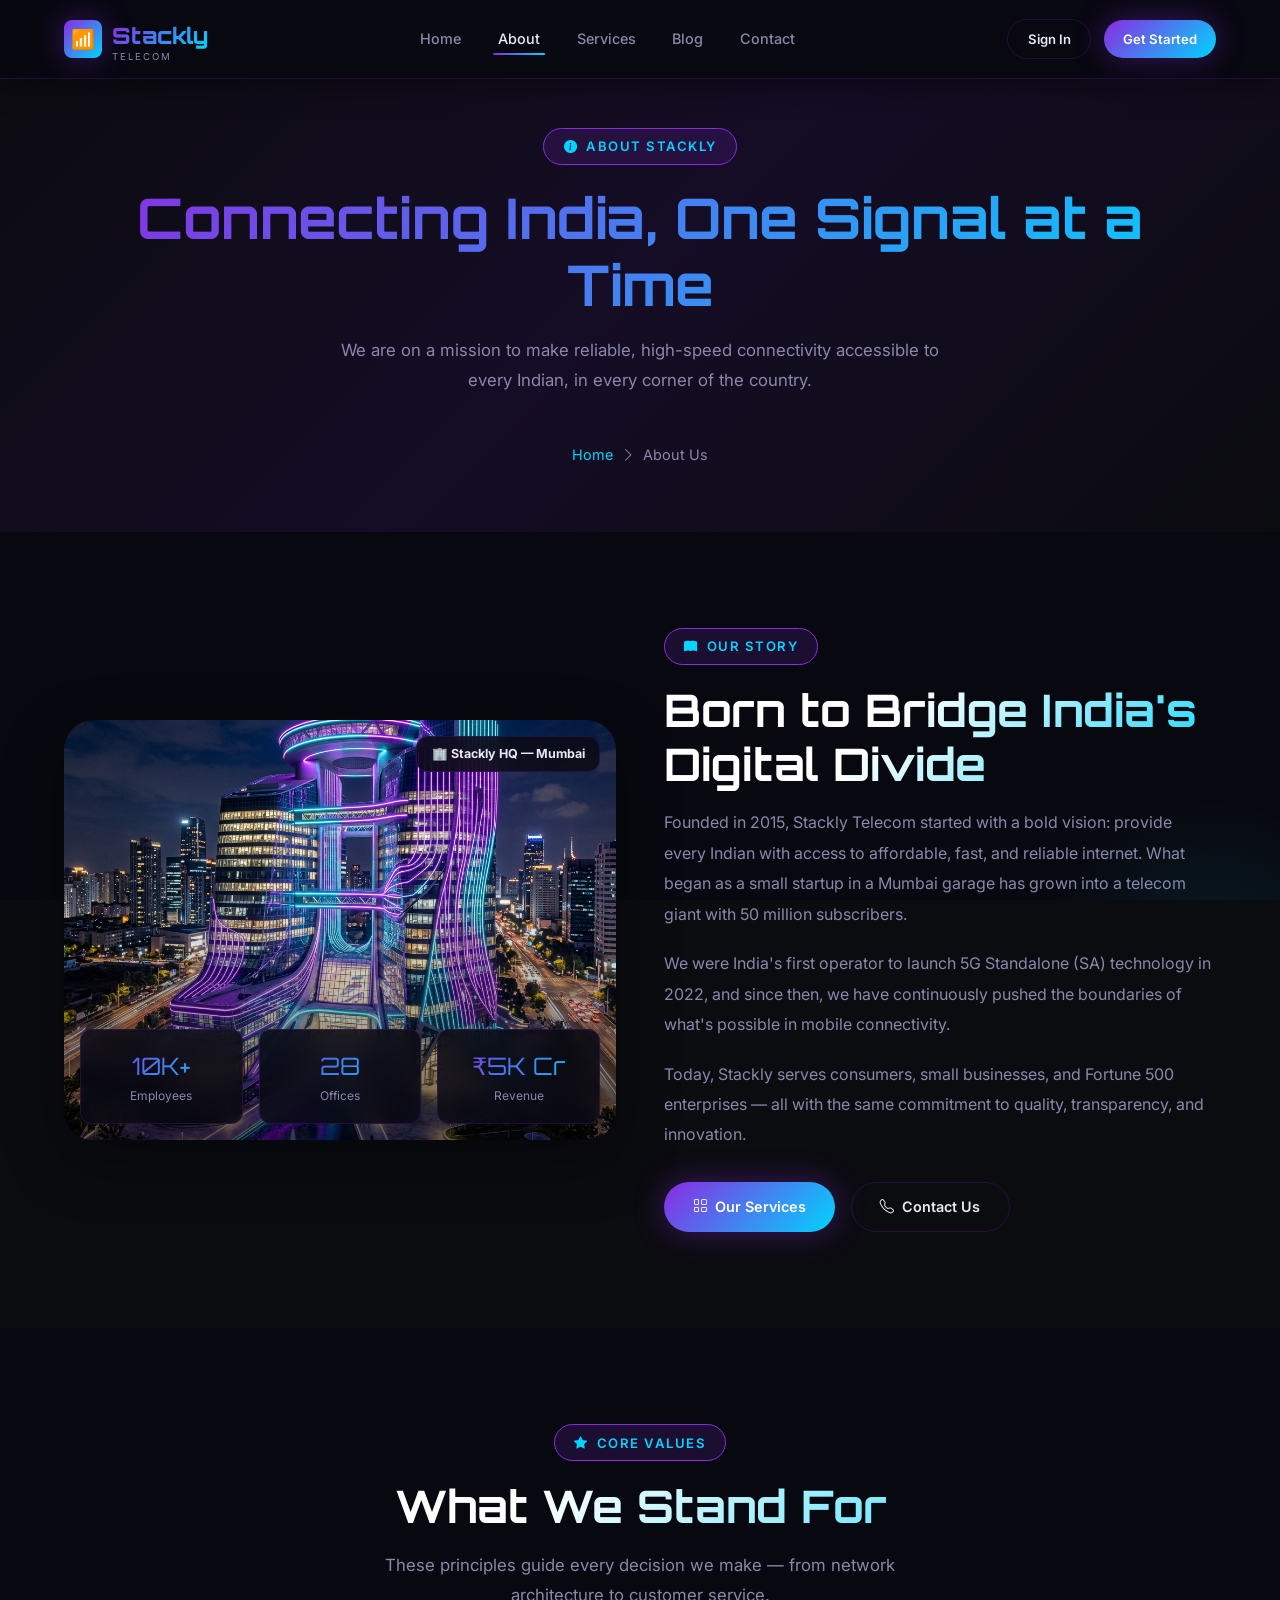
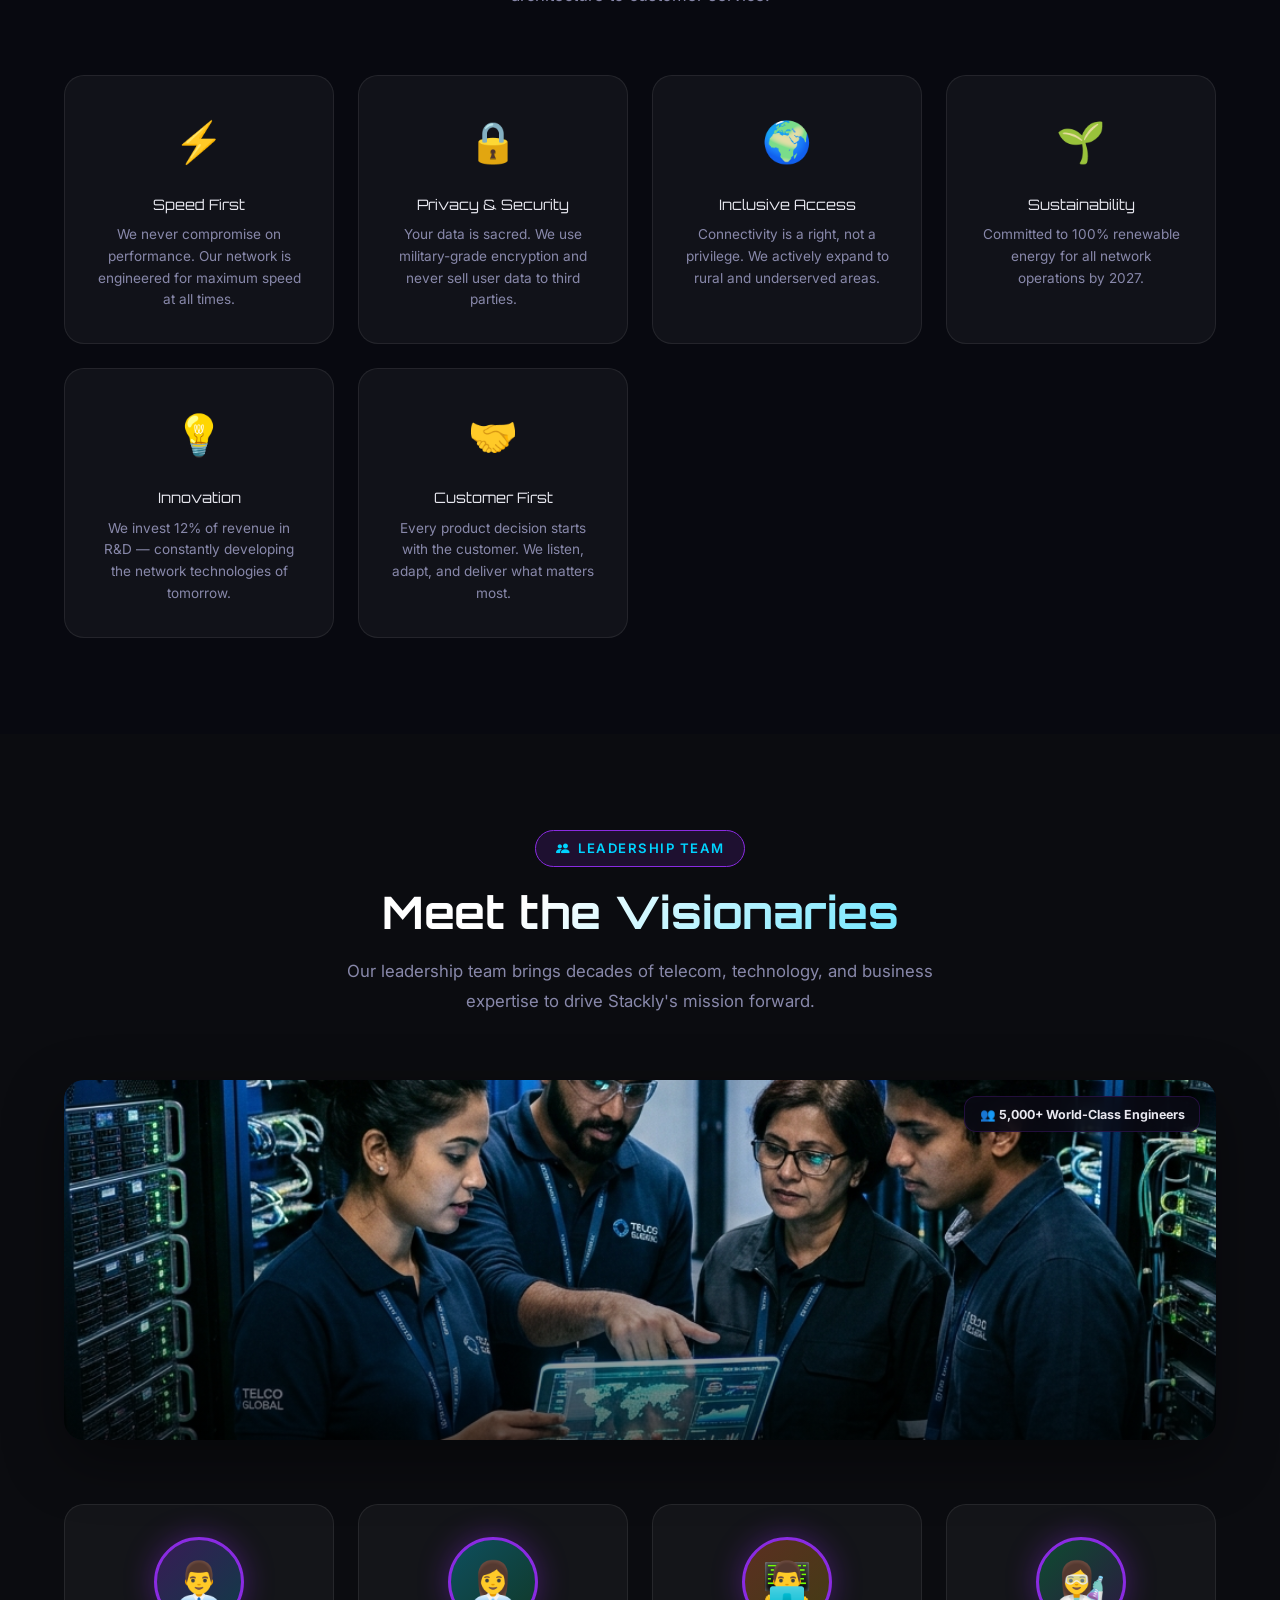
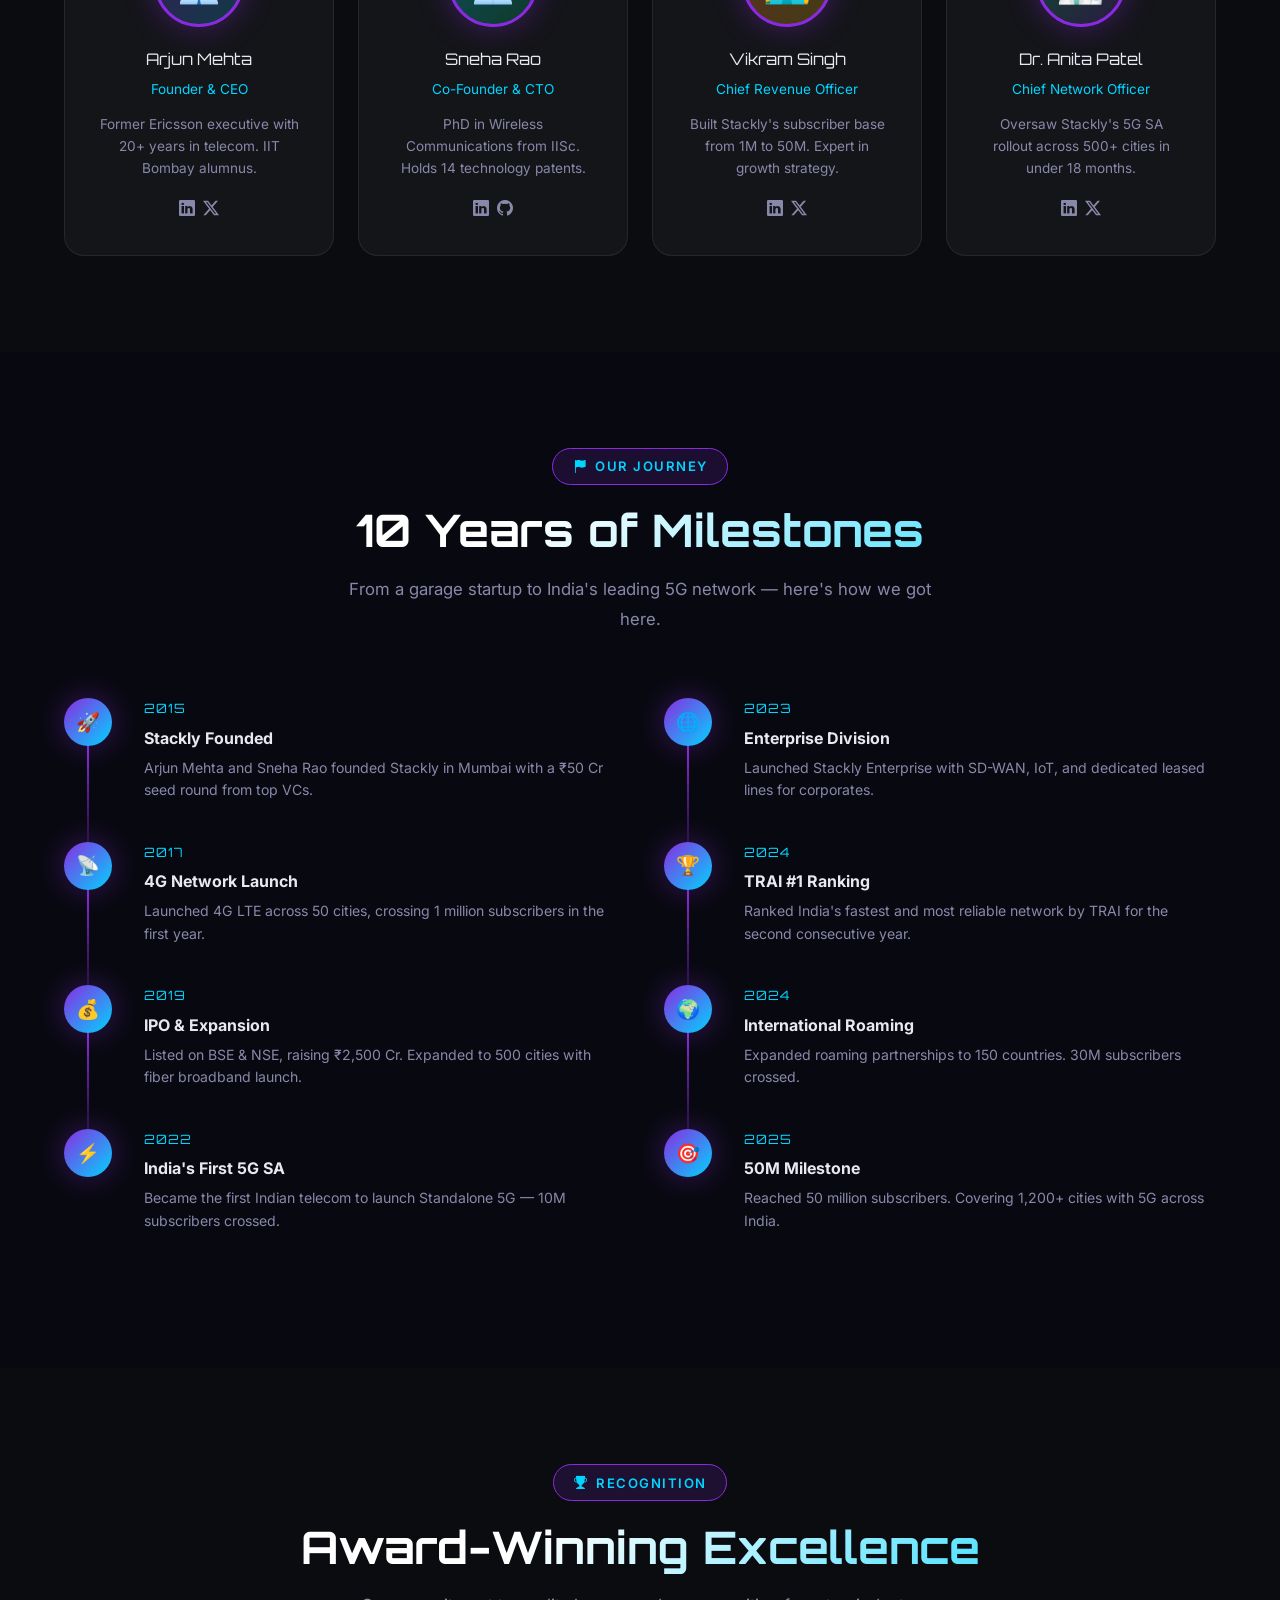
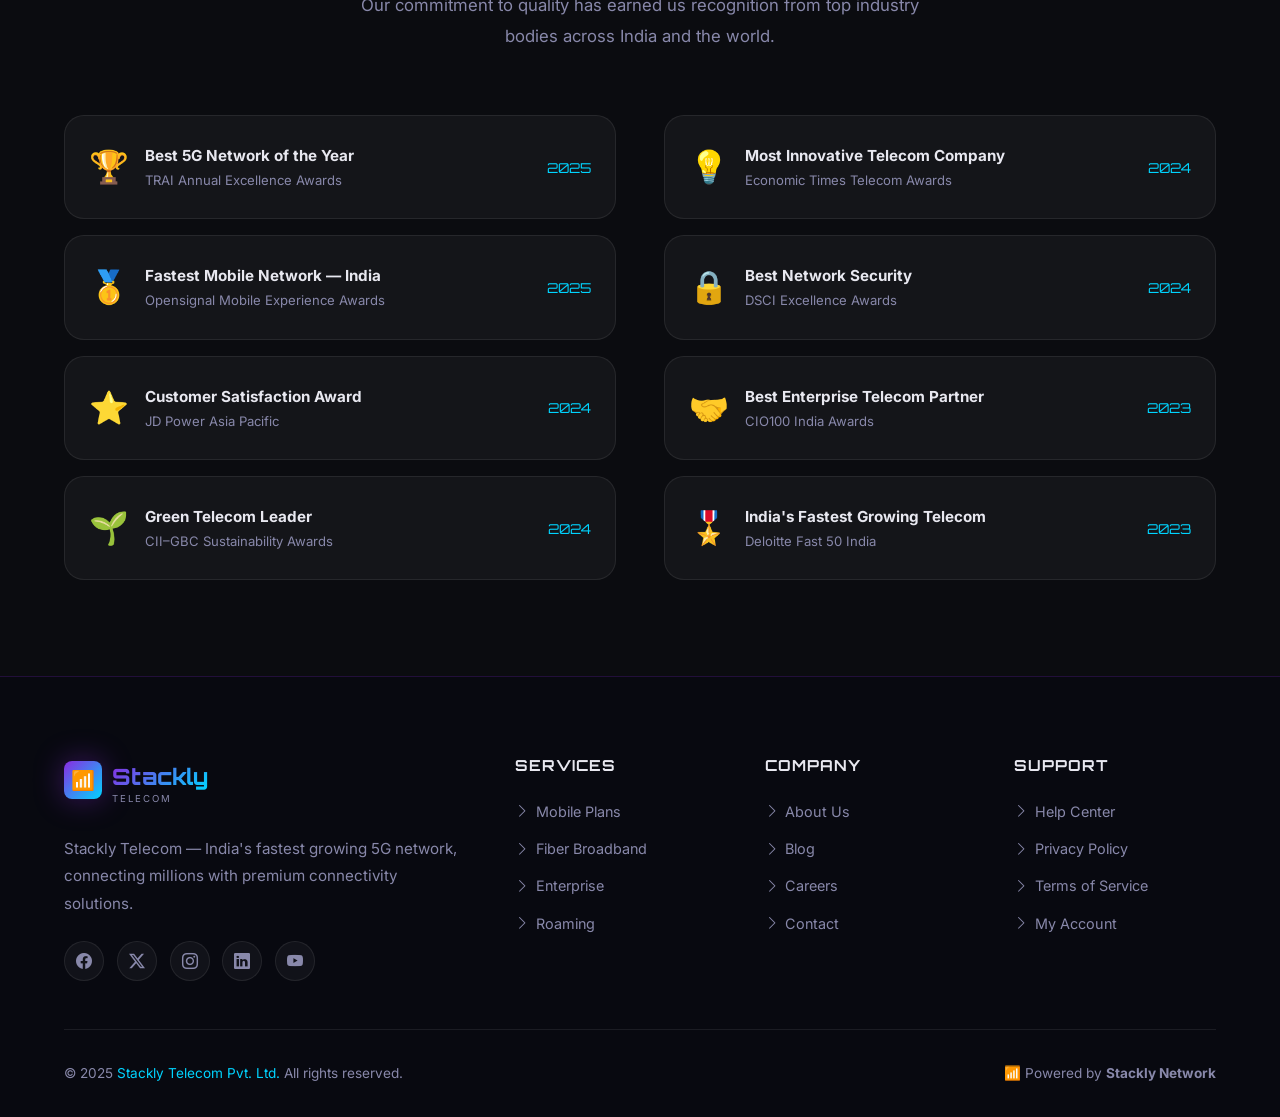
==== commit a2e404ad: "feat: Add images to About, Services, and Blog pages for richer content" ====
--- a/about.html
+++ b/about.html
@@ -101,6 +101,52 @@
     .award-title { font-weight: 700; font-size: 0.95rem; }
     .award-org { font-size: 0.82rem; color: var(--text-muted); }
     .award-year { margin-left: auto; font-family: 'Orbitron', sans-serif; font-size: 0.85rem; color: var(--secondary); }
+
+    /* ===== IMAGE STYLES ===== */
+    .img-overlay-card {
+      position: relative;
+      border-radius: var(--radius-lg);
+      overflow: hidden;
+      box-shadow: 0 20px 60px rgba(0,0,0,0.4);
+    }
+    .img-overlay-card img {
+      width: 100%; height: 100%;
+      object-fit: cover;
+      display: block;
+      transition: transform 0.5s ease;
+    }
+    .img-overlay-card:hover img { transform: scale(1.04); }
+    .img-overlay-card::after {
+      content: '';
+      position: absolute;
+      inset: 0;
+      background: linear-gradient(to top, rgba(0,0,0,0.6) 0%, transparent 60%);
+    }
+    .img-overlay-badge {
+      position: absolute;
+      bottom: 1rem; left: 1rem;
+      z-index: 2;
+      background: rgba(10,10,20,0.85);
+      backdrop-filter: blur(10px);
+      border: 1px solid var(--border);
+      border-radius: var(--radius);
+      padding: 0.4rem 0.9rem;
+      font-size: 0.78rem;
+      font-weight: 700;
+    }
+    .img-feature-grid {
+      display: grid;
+      grid-template-columns: 1fr 1fr;
+      gap: 3rem;
+      align-items: center;
+    }
+    .img-feature-grid.reverse { direction: rtl; }
+    .img-feature-grid.reverse > * { direction: ltr; }
+
+    @media (max-width: 900px) {
+      .img-feature-grid { grid-template-columns: 1fr; gap: 2rem; }
+      .img-feature-grid.reverse { direction: ltr; }
+    }
   </style>
 </head>
 <body>
@@ -153,14 +199,22 @@
   <div class="container">
     <div class="grid-2">
       <div class="reveal-left">
-        <div style="background:linear-gradient(135deg,rgba(138,43,226,0.15),rgba(0,212,255,0.08));border:1px solid var(--border);border-radius:var(--radius-xl);padding:3rem;min-height:380px;display:flex;flex-direction:column;align-items:center;justify-content:center;gap:1.5rem;text-align:center;">
-          <div style="font-size:5rem;">🏢</div>
-          <div style="font-family:'Orbitron',sans-serif;font-size:1.3rem;background:var(--grad-primary);-webkit-background-clip:text;-webkit-text-fill-color:transparent;background-clip:text;">Stackly HQ</div>
-          <div style="font-size:0.9rem;color:var(--text-muted);">Mumbai, India | Est. 2015</div>
-          <div style="display:flex;gap:2rem;">
-            <div style="text-align:center;"><div style="font-family:'Orbitron',sans-serif;font-size:1.5rem;background:var(--grad-primary);-webkit-background-clip:text;-webkit-text-fill-color:transparent;background-clip:text;">10K+</div><div style="font-size:0.75rem;color:var(--text-muted);">Employees</div></div>
-            <div style="text-align:center;"><div style="font-family:'Orbitron',sans-serif;font-size:1.5rem;background:var(--grad-primary);-webkit-background-clip:text;-webkit-text-fill-color:transparent;background-clip:text;">28</div><div style="font-size:0.75rem;color:var(--text-muted);">Offices</div></div>
-            <div style="text-align:center;"><div style="font-family:'Orbitron',sans-serif;font-size:1.5rem;background:var(--grad-primary);-webkit-background-clip:text;-webkit-text-fill-color:transparent;background-clip:text;">₹5K Cr</div><div style="font-size:0.75rem;color:var(--text-muted);">Revenue</div></div>
+        <div class="img-overlay-card" style="height:420px; border-radius:var(--radius-xl);">
+          <img src="images/about-hq.webp" alt="Stackly HQ Mumbai" loading="lazy">
+          <div class="img-overlay-badge" style="bottom:unset; top:1rem; right:1rem; left:unset;">🏢 Stackly HQ — Mumbai</div>
+          <div style="position:absolute; bottom:1rem; left:1rem; right:1rem; display:flex; gap:1rem; z-index:2;">
+            <div style="flex:1; background:rgba(10,10,20,0.85); backdrop-filter:blur(10px); padding:1rem; border-radius:var(--radius); border:1px solid var(--border); text-align:center;">
+              <div style="font-family:'Orbitron',sans-serif;font-size:1.5rem;background:var(--grad-primary);-webkit-background-clip:text;-webkit-text-fill-color:transparent;">10K+</div>
+              <div style="font-size:0.75rem;color:var(--text-muted);">Employees</div>
+            </div>
+            <div style="flex:1; background:rgba(10,10,20,0.85); backdrop-filter:blur(10px); padding:1rem; border-radius:var(--radius); border:1px solid var(--border); text-align:center;">
+              <div style="font-family:'Orbitron',sans-serif;font-size:1.5rem;background:var(--grad-primary);-webkit-background-clip:text;-webkit-text-fill-color:transparent;">28</div>
+              <div style="font-size:0.75rem;color:var(--text-muted);">Offices</div>
+            </div>
+            <div style="flex:1; background:rgba(10,10,20,0.85); backdrop-filter:blur(10px); padding:1rem; border-radius:var(--radius); border:1px solid var(--border); text-align:center;">
+              <div style="font-family:'Orbitron',sans-serif;font-size:1.5rem;background:var(--grad-primary);-webkit-background-clip:text;-webkit-text-fill-color:transparent;">₹5K Cr</div>
+              <div style="font-size:0.75rem;color:var(--text-muted);">Revenue</div>
+            </div>
           </div>
         </div>
       </div>
@@ -205,6 +259,10 @@
       <div class="section-tag"><i class="bi bi-people-fill"></i> Leadership Team</div>
       <h2 class="section-title">Meet the Visionaries</h2>
       <p class="section-subtitle">Our leadership team brings decades of telecom, technology, and business expertise to drive Stackly's mission forward.</p>
+    </div>
+    <div class="img-overlay-card reveal" style="height:360px; margin-bottom:4rem;">
+      <img src="images/about-team.webp" alt="Stackly Engineering Team" loading="lazy">
+      <div class="img-overlay-badge" style="bottom:unset; top:1rem; right:1rem; left:unset;">👥 5,000+ World-Class Engineers</div>
     </div>
     <div class="grid-4 reveal">
       <div class="team-card">
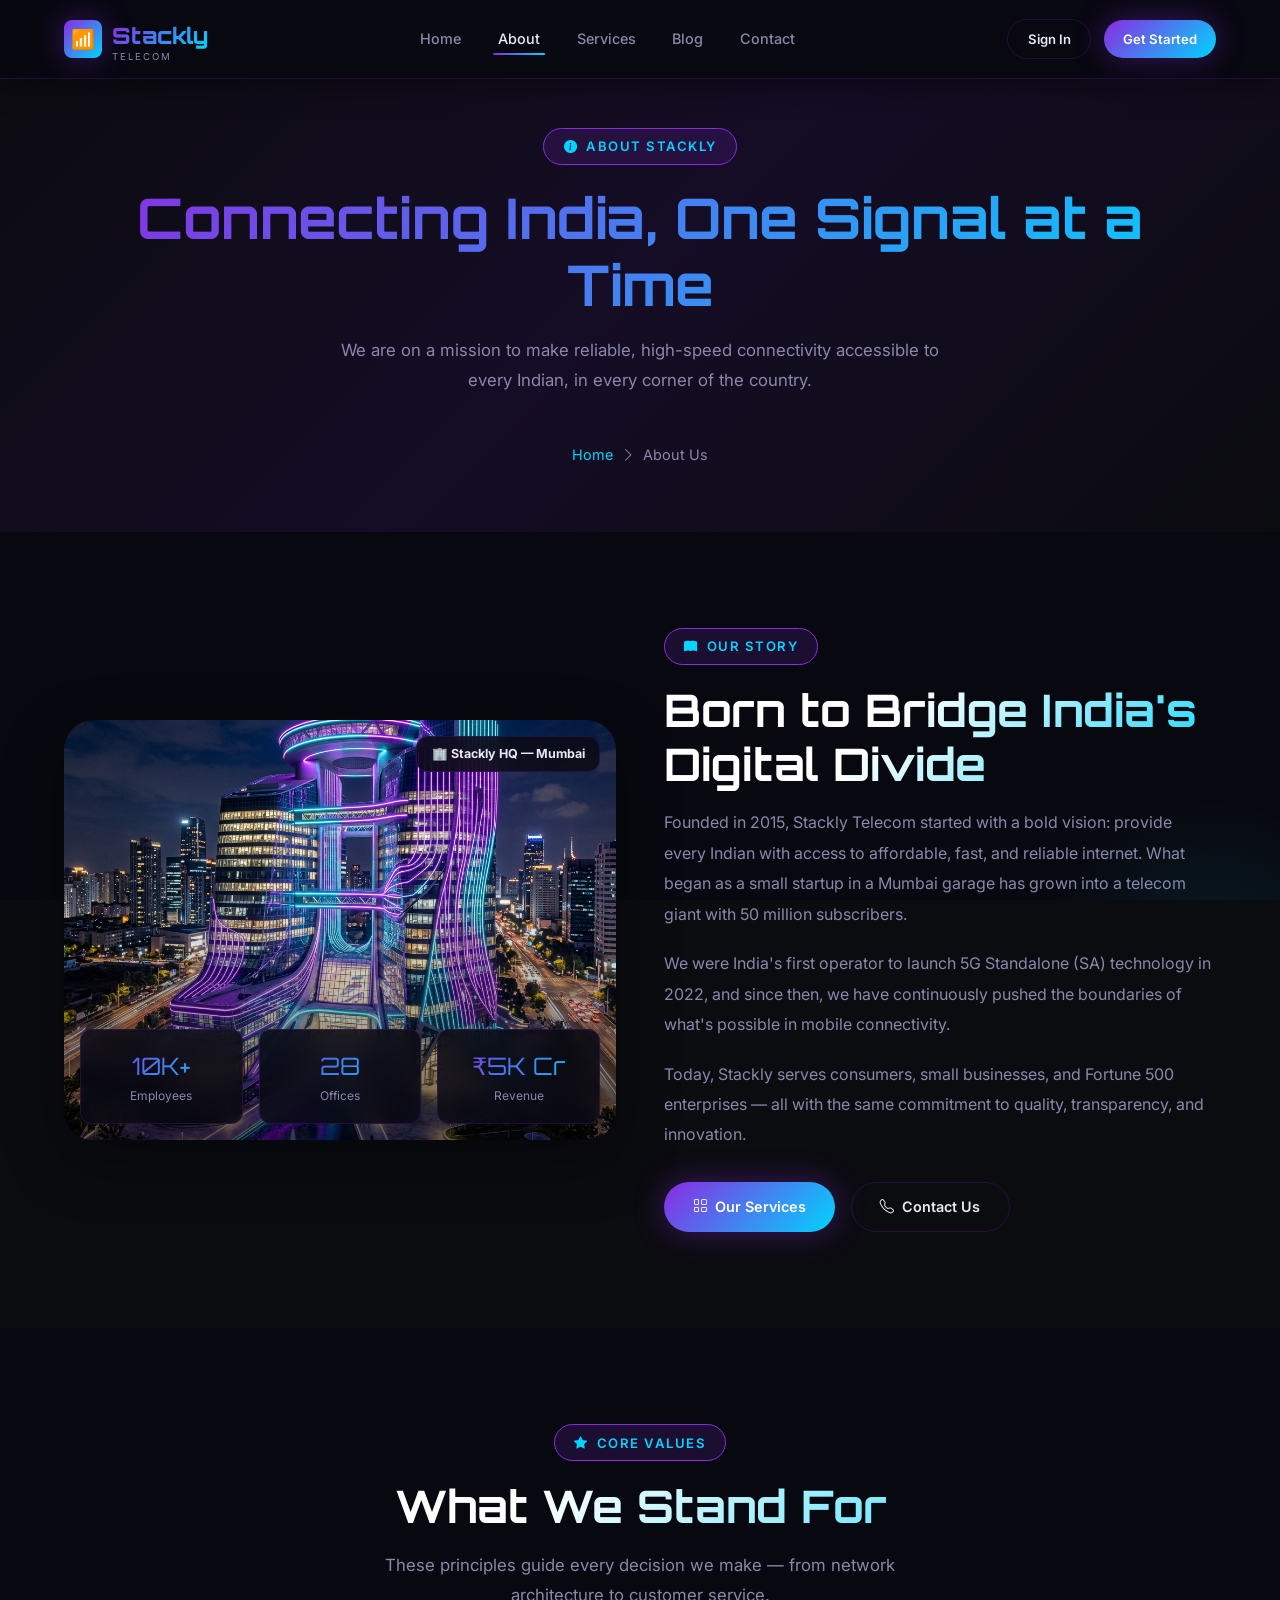
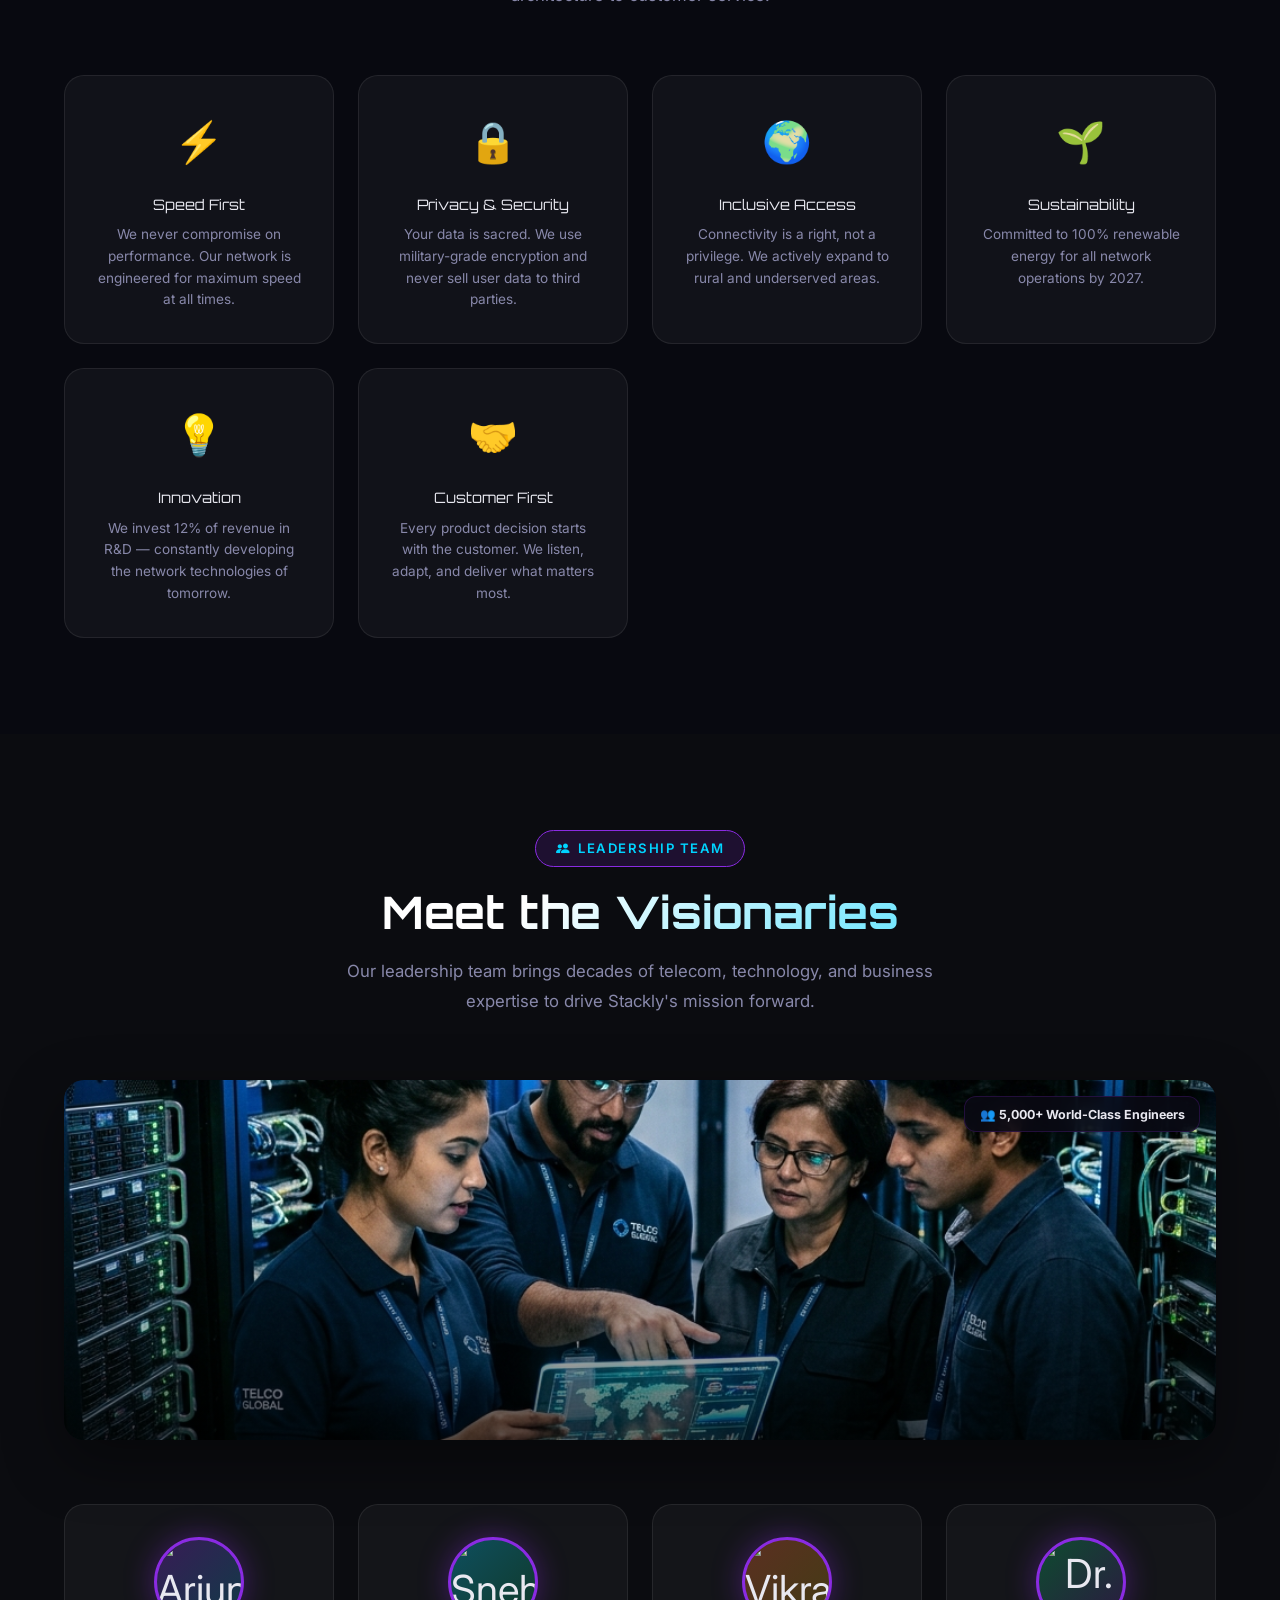
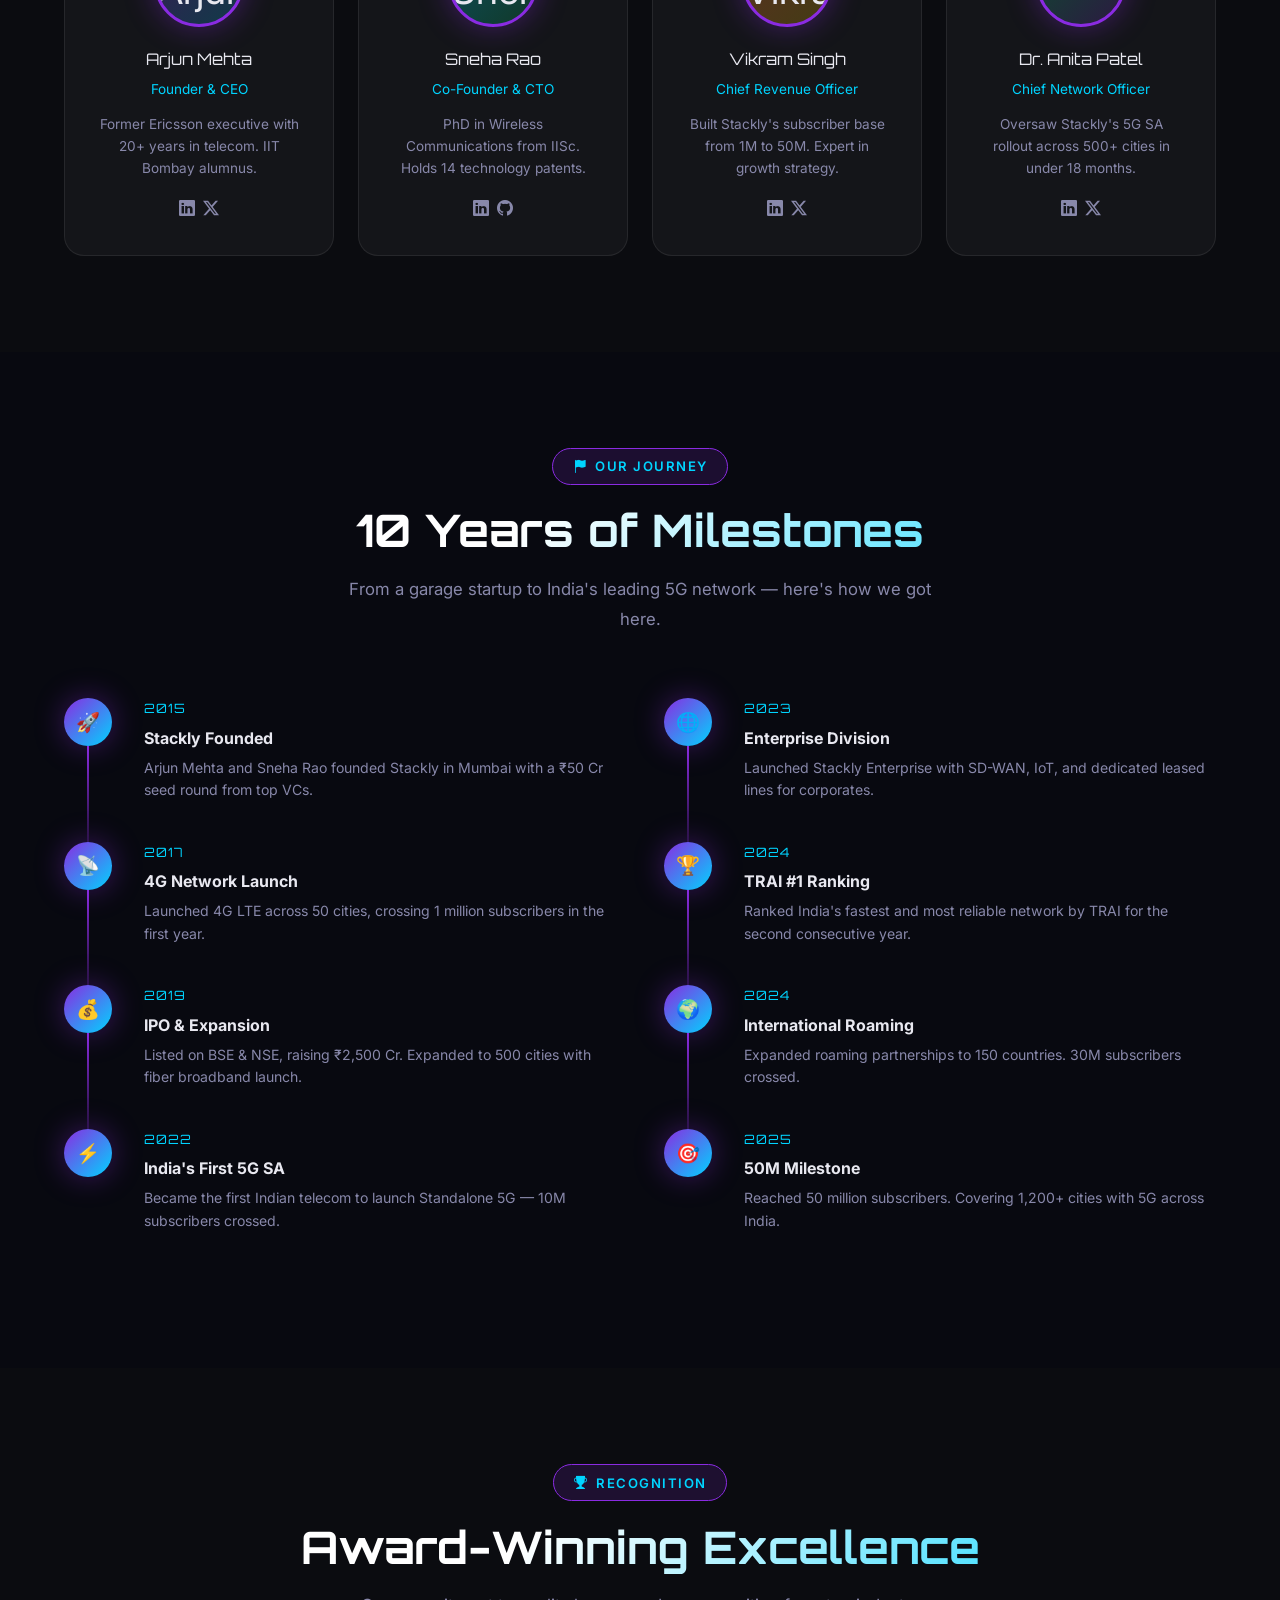
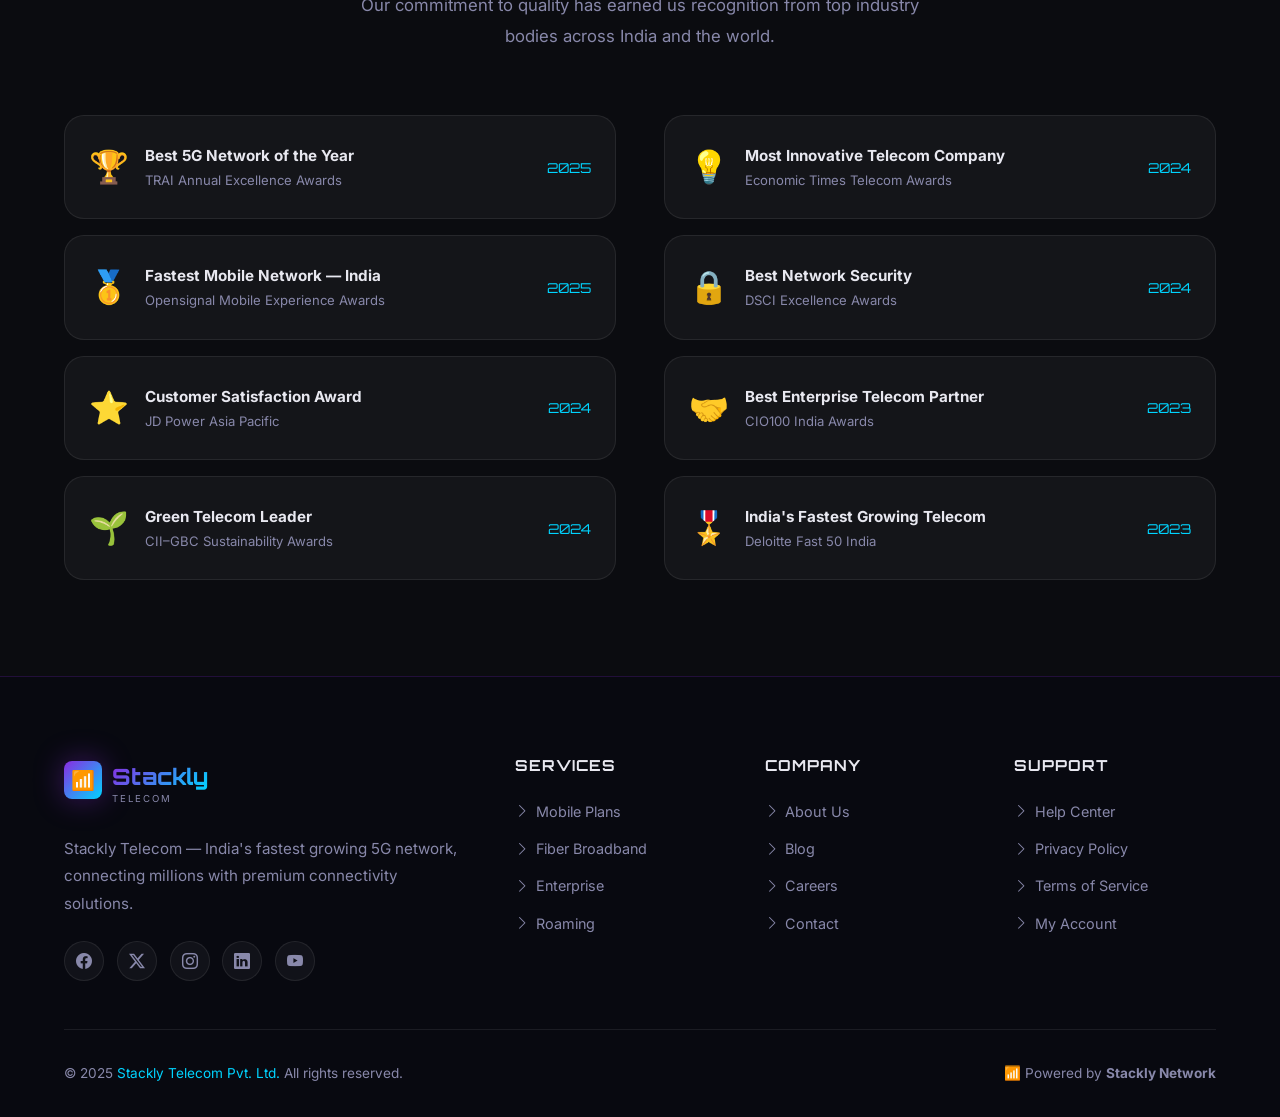
==== commit 844af1e8: "Update README with GitHub Pages live demo link and fix all 404 placeholder links to real URLs" ====
--- a/about.html
+++ b/about.html
@@ -266,32 +266,40 @@
     </div>
     <div class="grid-4 reveal">
       <div class="team-card">
-        <div class="team-avatar" style="background:linear-gradient(135deg,rgba(138,43,226,0.3),rgba(0,212,255,0.2));">👨‍💼</div>
+        <div class="team-avatar" style="background:linear-gradient(135deg,rgba(138,43,226,0.3),rgba(0,212,255,0.2));">
+          <img src="https://ui-avatars.com/api/?name=Arjun+Mehta&background=8a2be2&color=fff&size=128&bold=true&rounded=true" alt="Arjun Mehta" style="width: 100%; height: 100%; border-radius: 50%; object-fit: cover;">
+        </div>
         <div class="team-name">Arjun Mehta</div>
         <div class="team-role">Founder & CEO</div>
         <p class="team-bio">Former Ericsson executive with 20+ years in telecom. IIT Bombay alumnus.</p>
-        <div class="team-social"><a href="404.html"><i class="bi bi-linkedin"></i></a><a href="404.html"><i class="bi bi-twitter-x"></i></a></div>
+        <div class="team-social"><a href="https://linkedin.com" target="_blank"><i class="bi bi-linkedin"></i></a><a href="https://x.com" target="_blank"><i class="bi bi-twitter-x"></i></a></div>
       </div>
       <div class="team-card">
-        <div class="team-avatar" style="background:linear-gradient(135deg,rgba(0,212,255,0.3),rgba(0,200,100,0.2));">👩‍💼</div>
+        <div class="team-avatar" style="background:linear-gradient(135deg,rgba(0,212,255,0.3),rgba(0,200,100,0.2));">
+          <img src="https://ui-avatars.com/api/?name=Sneha+Rao&background=00d4ff&color=fff&size=128&bold=true&rounded=true" alt="Sneha Rao" style="width: 100%; height: 100%; border-radius: 50%; object-fit: cover;">
+        </div>
         <div class="team-name">Sneha Rao</div>
         <div class="team-role">Co-Founder & CTO</div>
         <p class="team-bio">PhD in Wireless Communications from IISc. Holds 14 technology patents.</p>
-        <div class="team-social"><a href="404.html"><i class="bi bi-linkedin"></i></a><a href="404.html"><i class="bi bi-github"></i></a></div>
+        <div class="team-social"><a href="https://linkedin.com" target="_blank"><i class="bi bi-linkedin"></i></a><a href="https://github.com/lingalamanasa" target="_blank"><i class="bi bi-github"></i></a></div>
       </div>
       <div class="team-card">
-        <div class="team-avatar" style="background:linear-gradient(135deg,rgba(255,107,53,0.3),rgba(255,215,0,0.2));">👨‍💻</div>
+        <div class="team-avatar" style="background:linear-gradient(135deg,rgba(255,107,53,0.3),rgba(255,215,0,0.2));">
+          <img src="https://ui-avatars.com/api/?name=Vikram+Singh&background=ff6b35&color=fff&size=128&bold=true&rounded=true" alt="Vikram Singh" style="width: 100%; height: 100%; border-radius: 50%; object-fit: cover;">
+        </div>
         <div class="team-name">Vikram Singh</div>
         <div class="team-role">Chief Revenue Officer</div>
         <p class="team-bio">Built Stackly's subscriber base from 1M to 50M. Expert in growth strategy.</p>
-        <div class="team-social"><a href="404.html"><i class="bi bi-linkedin"></i></a><a href="404.html"><i class="bi bi-twitter-x"></i></a></div>
+        <div class="team-social"><a href="https://linkedin.com" target="_blank"><i class="bi bi-linkedin"></i></a><a href="https://x.com" target="_blank"><i class="bi bi-twitter-x"></i></a></div>
       </div>
       <div class="team-card">
-        <div class="team-avatar" style="background:linear-gradient(135deg,rgba(0,200,100,0.3),rgba(138,43,226,0.2));">👩‍🔬</div>
+        <div class="team-avatar" style="background:linear-gradient(135deg,rgba(0,200,100,0.3),rgba(138,43,226,0.2));">
+          <img src="https://ui-avatars.com/api/?name=Anita+Patel&background=00c864&color=fff&size=128&bold=true&rounded=true" alt="Dr. Anita Patel" style="width: 100%; height: 100%; border-radius: 50%; object-fit: cover;">
+        </div>
         <div class="team-name">Dr. Anita Patel</div>
         <div class="team-role">Chief Network Officer</div>
         <p class="team-bio">Oversaw Stackly's 5G SA rollout across 500+ cities in under 18 months.</p>
-        <div class="team-social"><a href="404.html"><i class="bi bi-linkedin"></i></a><a href="404.html"><i class="bi bi-twitter-x"></i></a></div>
+        <div class="team-social"><a href="https://linkedin.com" target="_blank"><i class="bi bi-linkedin"></i></a><a href="https://x.com" target="_blank"><i class="bi bi-twitter-x"></i></a></div>
       </div>
     </div>
   </div>
@@ -382,18 +390,18 @@
         </a>
         <p>Stackly Telecom — India's fastest growing 5G network, connecting millions with premium connectivity solutions.</p>
         <div class="social-links">
-          <a href="404.html" class="social-link"><i class="bi bi-facebook"></i></a>
-          <a href="404.html" class="social-link"><i class="bi bi-twitter-x"></i></a>
-          <a href="404.html" class="social-link"><i class="bi bi-instagram"></i></a>
-          <a href="404.html" class="social-link"><i class="bi bi-linkedin"></i></a>
-          <a href="404.html" class="social-link"><i class="bi bi-youtube"></i></a>
+          <a href="https://facebook.com" class="social-link" target="_blank"><i class="bi bi-facebook"></i></a>
+          <a href="https://x.com" class="social-link" target="_blank"><i class="bi bi-twitter-x"></i></a>
+          <a href="https://instagram.com" class="social-link" target="_blank"><i class="bi bi-instagram"></i></a>
+          <a href="https://linkedin.com" class="social-link" target="_blank"><i class="bi bi-linkedin"></i></a>
+          <a href="https://youtube.com" class="social-link" target="_blank"><i class="bi bi-youtube"></i></a>
         </div>
       </div>
       <div class="footer-col"><h4>Services</h4><ul>
-        <li><a href="404.html"><i class="bi bi-chevron-right"></i> Mobile Plans</a></li>
-        <li><a href="404.html"><i class="bi bi-chevron-right"></i> Fiber Broadband</a></li>
-        <li><a href="404.html"><i class="bi bi-chevron-right"></i> Enterprise</a></li>
-        <li><a href="404.html"><i class="bi bi-chevron-right"></i> Roaming</a></li>
+        <li><a href="services.html#mobile"><i class="bi bi-chevron-right"></i> Mobile Plans</a></li>
+        <li><a href="services.html#fiber"><i class="bi bi-chevron-right"></i> Fiber Broadband</a></li>
+        <li><a href="services.html#enterprise"><i class="bi bi-chevron-right"></i> Enterprise</a></li>
+        <li><a href="services.html#roaming"><i class="bi bi-chevron-right"></i> Roaming</a></li>
       </ul></div>
       <div class="footer-col"><h4>Company</h4><ul>
         <li><a href="about.html"><i class="bi bi-chevron-right"></i> About Us</a></li>
@@ -402,7 +410,7 @@
         <li><a href="contact.html"><i class="bi bi-chevron-right"></i> Contact</a></li>
       </ul></div>
       <div class="footer-col"><h4>Support</h4><ul>
-        <li><a href="404.html"><i class="bi bi-chevron-right"></i> Help Center</a></li>
+        <li><a href="contact.html"><i class="bi bi-chevron-right"></i> Help Center</a></li>
         <li><a href="404.html"><i class="bi bi-chevron-right"></i> Privacy Policy</a></li>
         <li><a href="404.html"><i class="bi bi-chevron-right"></i> Terms of Service</a></li>
         <li><a href="login.html"><i class="bi bi-chevron-right"></i> My Account</a></li>
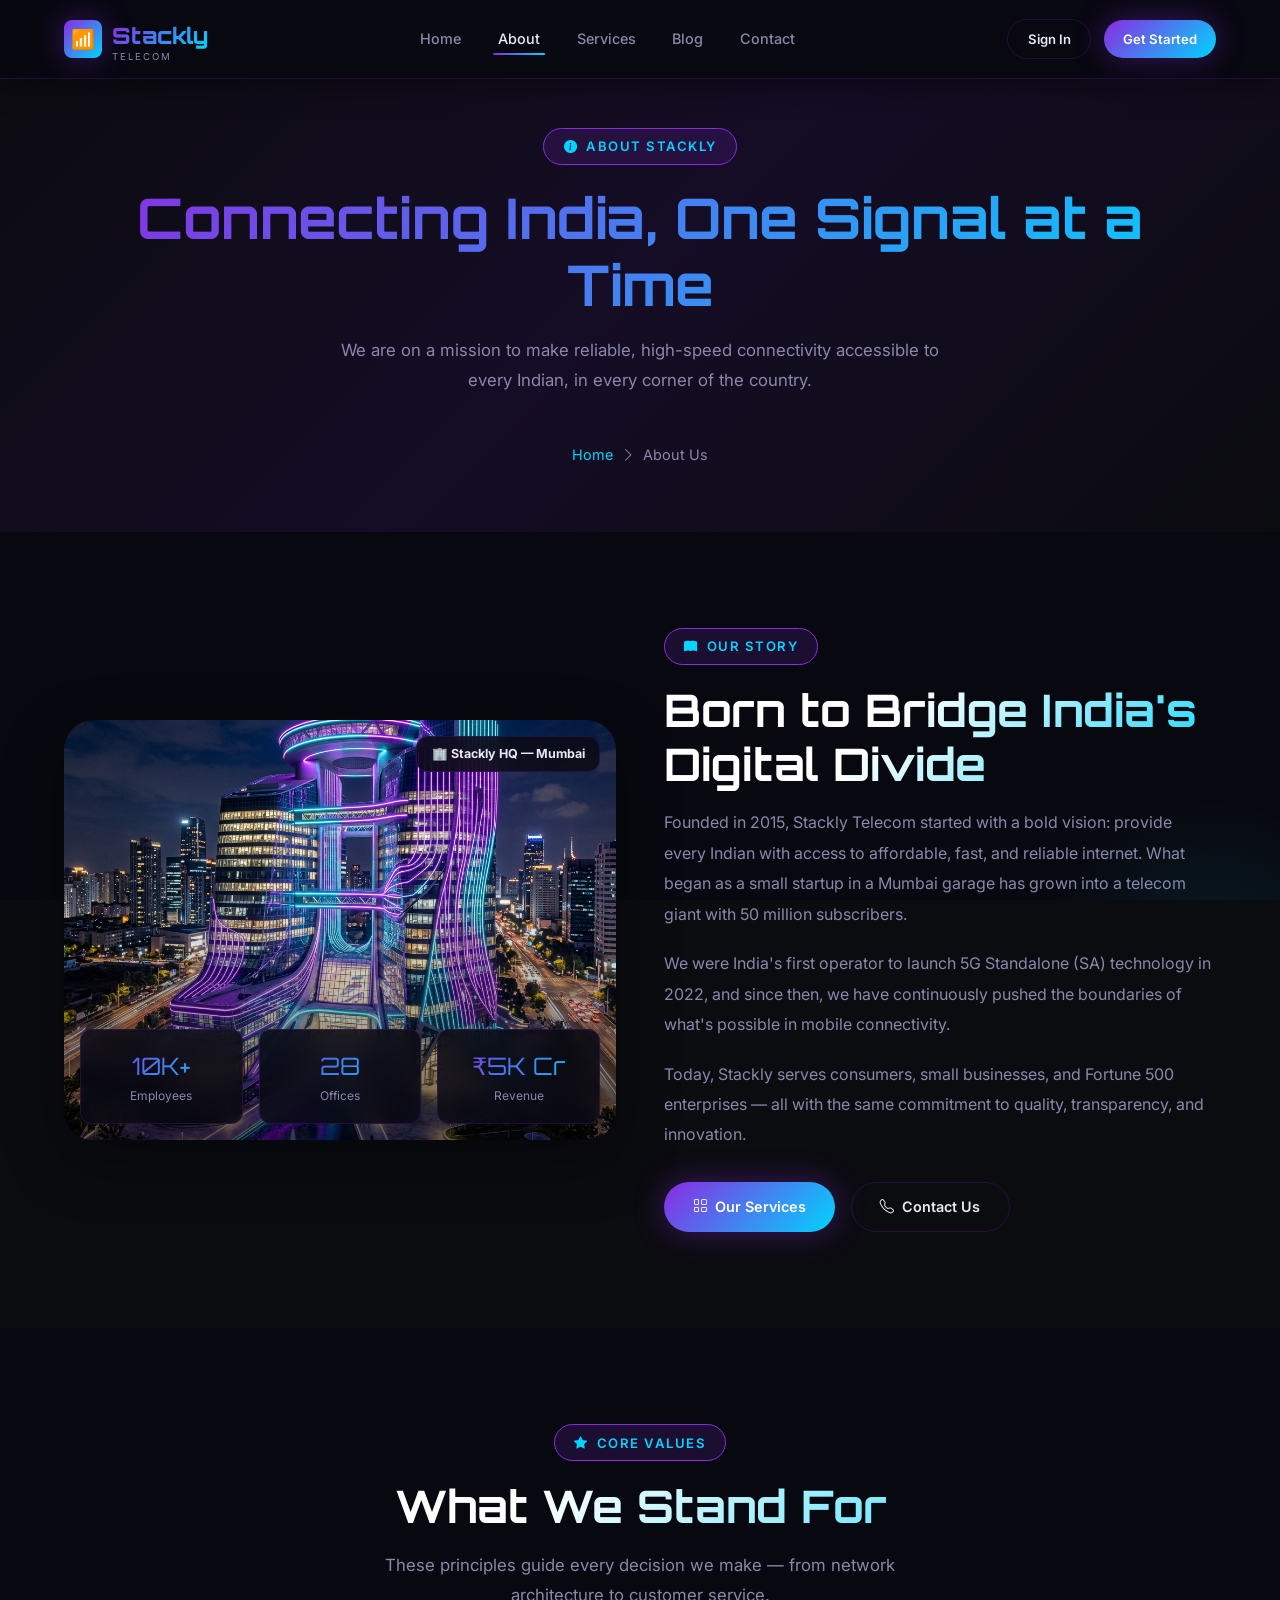
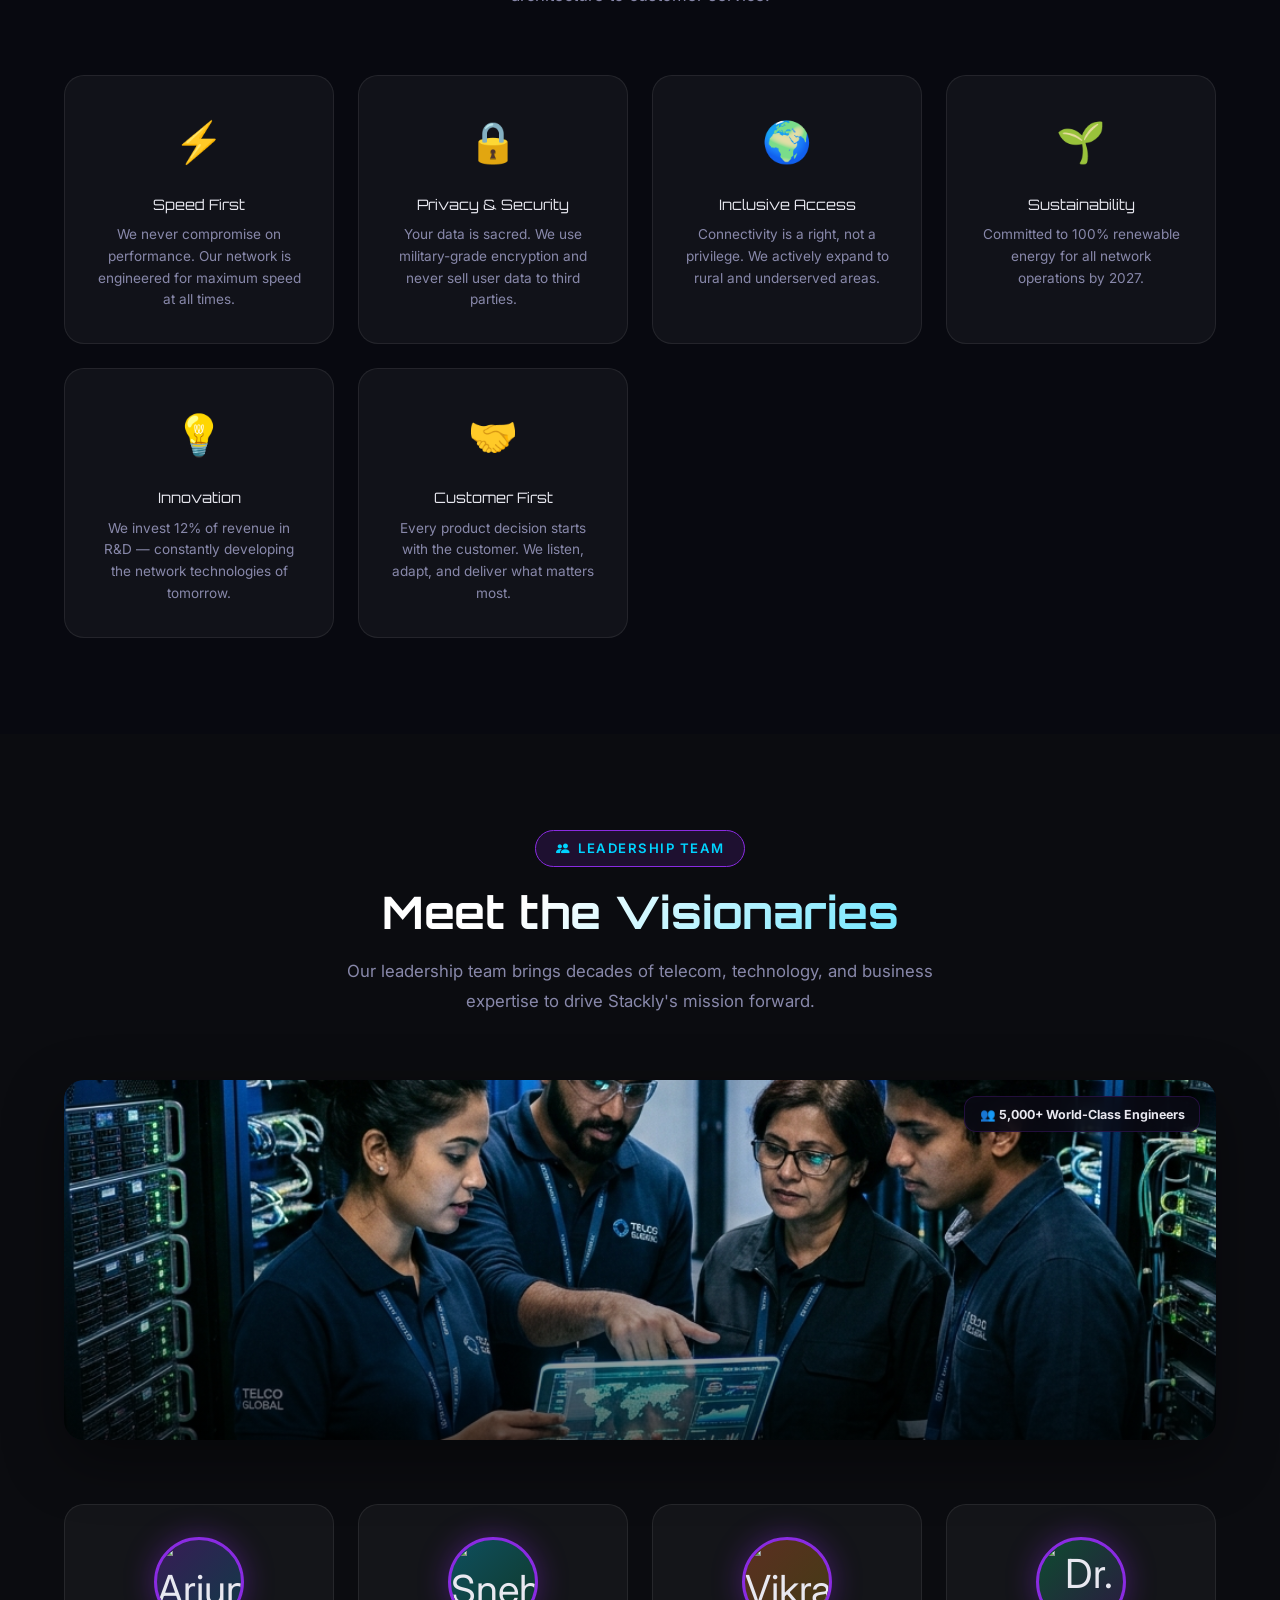
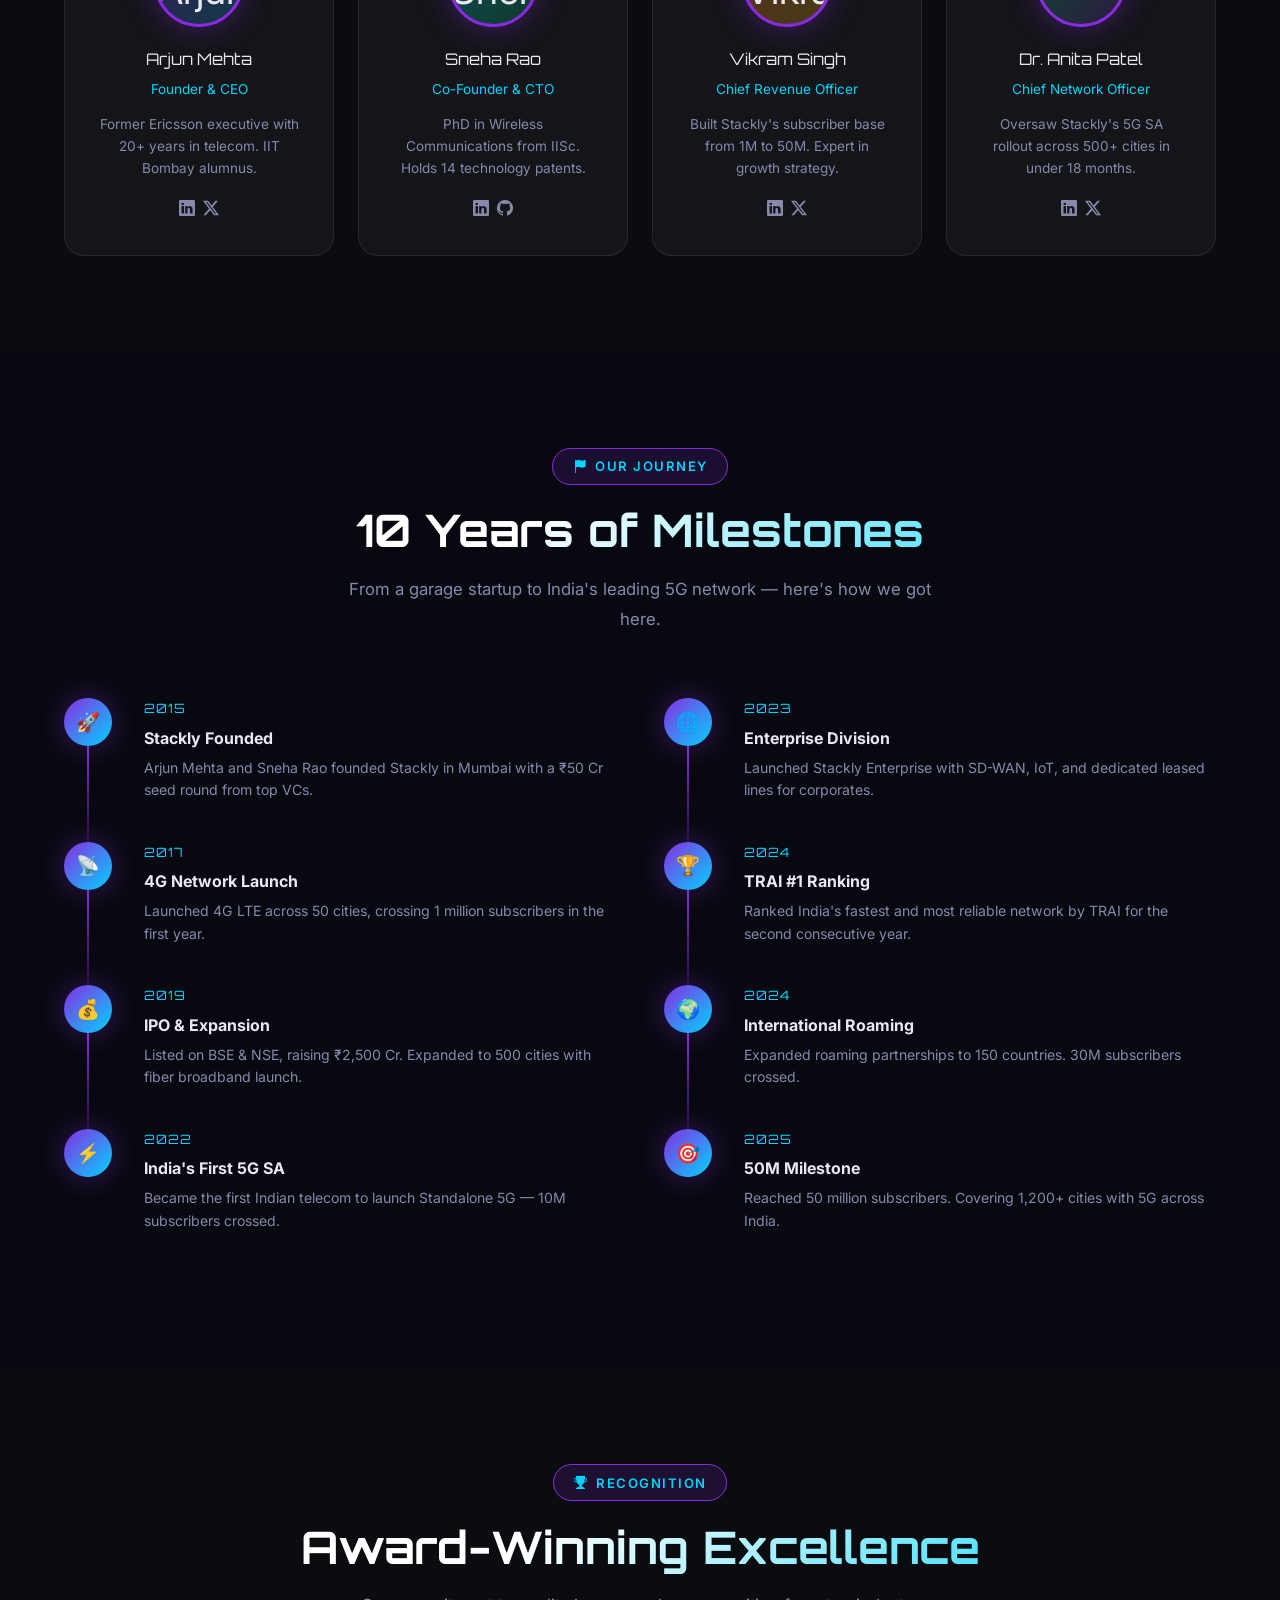
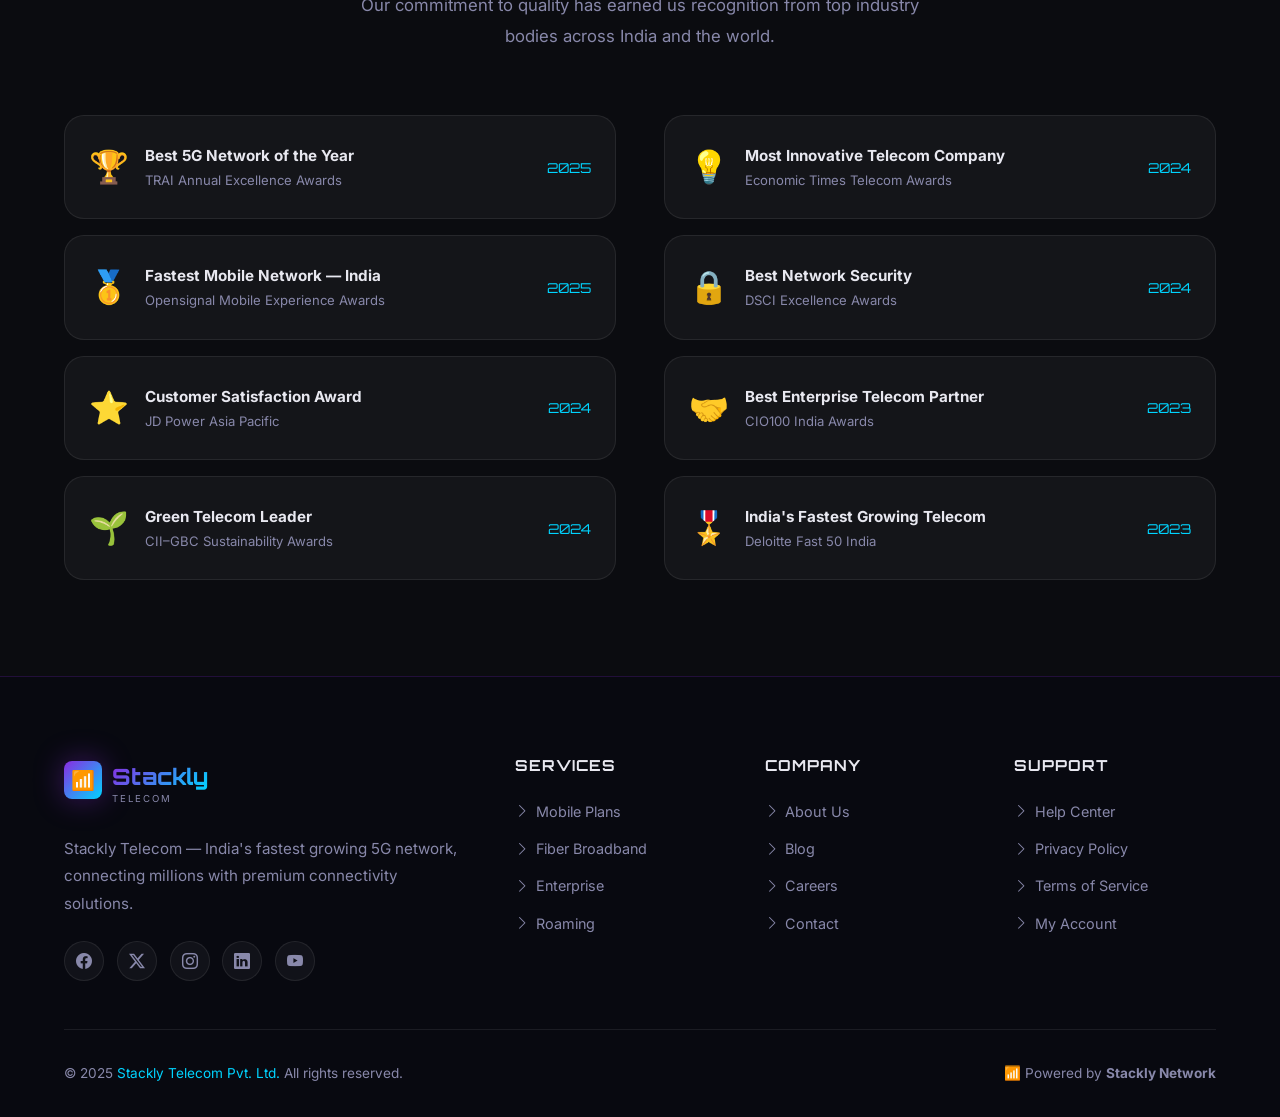
==== commit 65102884: "Team avatars: use Unsplash real person portrait photos" ====
--- a/about.html
+++ b/about.html
@@ -266,8 +266,8 @@
     </div>
     <div class="grid-4 reveal">
       <div class="team-card">
-        <div class="team-avatar" style="background:linear-gradient(135deg,rgba(138,43,226,0.3),rgba(0,212,255,0.2));">
-          <img src="https://ui-avatars.com/api/?name=Arjun+Mehta&background=8a2be2&color=fff&size=128&bold=true&rounded=true" alt="Arjun Mehta" style="width: 100%; height: 100%; border-radius: 50%; object-fit: cover;">
+        <div class="team-avatar" style="background:linear-gradient(135deg,rgba(138,43,226,0.3),rgba(0,212,255,0.2)); overflow:hidden;">
+          <img src="https://images.unsplash.com/photo-1560250097-0b93528c311a?w=150&h=150&fit=crop&crop=face" alt="Arjun Mehta" style="width: 100%; height: 100%; border-radius: 50%; object-fit: cover; object-position: center top;">
         </div>
         <div class="team-name">Arjun Mehta</div>
         <div class="team-role">Founder & CEO</div>
@@ -275,8 +275,8 @@
         <div class="team-social"><a href="https://linkedin.com" target="_blank"><i class="bi bi-linkedin"></i></a><a href="https://x.com" target="_blank"><i class="bi bi-twitter-x"></i></a></div>
       </div>
       <div class="team-card">
-        <div class="team-avatar" style="background:linear-gradient(135deg,rgba(0,212,255,0.3),rgba(0,200,100,0.2));">
-          <img src="https://ui-avatars.com/api/?name=Sneha+Rao&background=00d4ff&color=fff&size=128&bold=true&rounded=true" alt="Sneha Rao" style="width: 100%; height: 100%; border-radius: 50%; object-fit: cover;">
+        <div class="team-avatar" style="background:linear-gradient(135deg,rgba(0,212,255,0.3),rgba(0,200,100,0.2)); overflow:hidden;">
+          <img src="https://images.unsplash.com/photo-1573497019940-1c28c88b4f3e?w=150&h=150&fit=crop&crop=face" alt="Sneha Rao" style="width: 100%; height: 100%; border-radius: 50%; object-fit: cover; object-position: center top;">
         </div>
         <div class="team-name">Sneha Rao</div>
         <div class="team-role">Co-Founder & CTO</div>
@@ -284,8 +284,8 @@
         <div class="team-social"><a href="https://linkedin.com" target="_blank"><i class="bi bi-linkedin"></i></a><a href="https://github.com/lingalamanasa" target="_blank"><i class="bi bi-github"></i></a></div>
       </div>
       <div class="team-card">
-        <div class="team-avatar" style="background:linear-gradient(135deg,rgba(255,107,53,0.3),rgba(255,215,0,0.2));">
-          <img src="https://ui-avatars.com/api/?name=Vikram+Singh&background=ff6b35&color=fff&size=128&bold=true&rounded=true" alt="Vikram Singh" style="width: 100%; height: 100%; border-radius: 50%; object-fit: cover;">
+        <div class="team-avatar" style="background:linear-gradient(135deg,rgba(255,107,53,0.3),rgba(255,215,0,0.2)); overflow:hidden;">
+          <img src="https://images.unsplash.com/photo-1519085360753-af0119f7cbe7?w=150&h=150&fit=crop&crop=face" alt="Vikram Singh" style="width: 100%; height: 100%; border-radius: 50%; object-fit: cover; object-position: center top;">
         </div>
         <div class="team-name">Vikram Singh</div>
         <div class="team-role">Chief Revenue Officer</div>
@@ -293,8 +293,8 @@
         <div class="team-social"><a href="https://linkedin.com" target="_blank"><i class="bi bi-linkedin"></i></a><a href="https://x.com" target="_blank"><i class="bi bi-twitter-x"></i></a></div>
       </div>
       <div class="team-card">
-        <div class="team-avatar" style="background:linear-gradient(135deg,rgba(0,200,100,0.3),rgba(138,43,226,0.2));">
-          <img src="https://ui-avatars.com/api/?name=Anita+Patel&background=00c864&color=fff&size=128&bold=true&rounded=true" alt="Dr. Anita Patel" style="width: 100%; height: 100%; border-radius: 50%; object-fit: cover;">
+        <div class="team-avatar" style="background:linear-gradient(135deg,rgba(0,200,100,0.3),rgba(138,43,226,0.2)); overflow:hidden;">
+          <img src="https://images.unsplash.com/photo-1580489944761-15a19d654956?w=150&h=150&fit=crop&crop=face" alt="Dr. Anita Patel" style="width: 100%; height: 100%; border-radius: 50%; object-fit: cover; object-position: center top;">
         </div>
         <div class="team-name">Dr. Anita Patel</div>
         <div class="team-role">Chief Network Officer</div>
